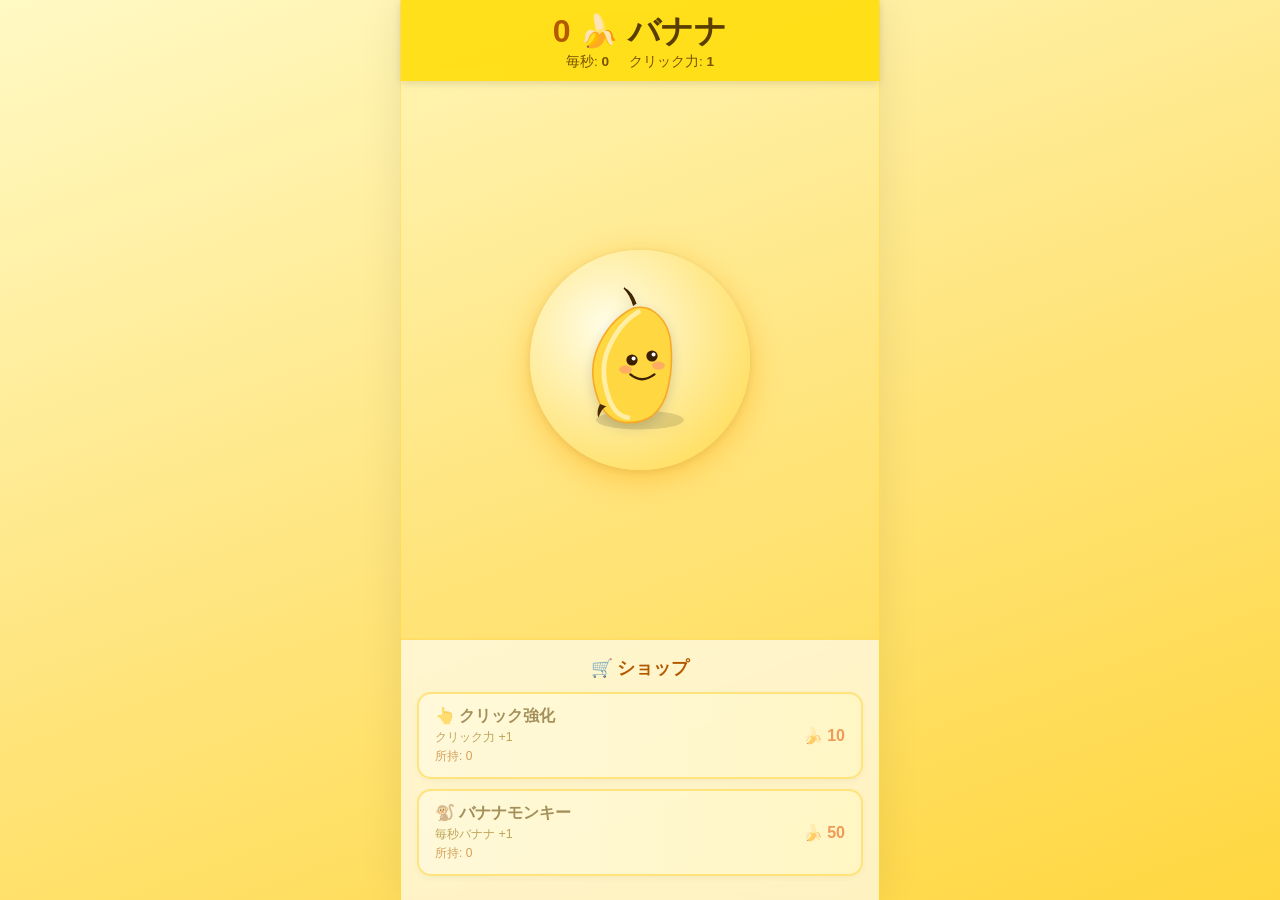
==== banana-clicker/index.html @ 9997a857 "feat: implement Banana Touch clicker game MVP Complete implementation of the Banana Touch clicker/id" ====
<!DOCTYPE html>
<html lang="ja">
<head>
  <meta charset="UTF-8" />
  <meta name="viewport" content="width=device-width, initial-scale=1.0" />
  <title>Banana Touch 🍌</title>
  <link rel="stylesheet" href="style.css" />
</head>
<body>
  <div id="app">

    <!-- ヘッダー：バナナ数 & BPS -->
    <header id="header">
      <div id="banana-count-wrap">
        <span id="banana-count">0</span>
        <span class="label"> 🍌 バナナ</span>
      </div>
      <div id="stats">
        <span>毎秒: <strong id="bps">0</strong></span>
        <span>クリック力: <strong id="click-power">1</strong></span>
      </div>
    </header>

    <!-- メインエリア：バナナ -->
    <main id="main-area">
      <div id="banana-wrap">
        <div id="banana" role="button" aria-label="バナナをタップ">
          <!-- banana.png があれば表示、なければ絵文字 -->
          <img
            id="banana-img"
            src="assets/banana.svg"
            alt="🍌"
            onerror="this.style.display='none'; document.getElementById('banana-emoji').style.display='block';"
          />
          <span id="banana-emoji" style="display:none;">🍌</span>
        </div>
        <!-- クリック時のエフェクトコンテナ -->
        <div id="effect-layer"></div>
      </div>
    </main>

    <!-- ショップ -->
    <section id="shop">
      <h2 class="shop-title">🛒 ショップ</h2>
      <div id="shop-items">
        <!-- JS で動的生成 -->
      </div>
    </section>

  </div>

  <!-- スクリプト（順番を厳守） -->
  <script src="game.js"></script>
  <script src="ui.js"></script>
  <script src="save.js"></script>
  <script src="main.js"></script>
</body>
</html>
---- banana-clicker/style.css ----
/* =====================================================
   Banana Touch - スタイルシート
   モバイル優先・明るい黄色ベースのデザイン
   ===================================================== */

/* --- リセット & ベース --- */
*, *::before, *::after {
  box-sizing: border-box;
  margin: 0;
  padding: 0;
}

html, body {
  height: 100%;
  font-family: 'Segoe UI', 'Helvetica Neue', Arial, sans-serif;
  background: linear-gradient(160deg, #fff9c4 0%, #ffe57f 50%, #ffd740 100%);
  color: #5a3e00;
  user-select: none;
  -webkit-tap-highlight-color: transparent;
}

/* --- レイアウト --- */
#app {
  display: flex;
  flex-direction: column;
  min-height: 100vh;
  max-width: 480px;
  margin: 0 auto;
}

/* --- ヘッダー --- */
#header {
  background: rgba(255, 220, 0, 0.85);
  backdrop-filter: blur(6px);
  padding: 14px 20px 10px;
  text-align: center;
  box-shadow: 0 2px 8px rgba(0, 0, 0, 0.12);
  position: sticky;
  top: 0;
  z-index: 100;
}

#banana-count-wrap {
  font-size: 2rem;
  font-weight: 800;
  line-height: 1.1;
}

#banana-count {
  color: #b35900;
}

#stats {
  display: flex;
  justify-content: center;
  gap: 20px;
  margin-top: 4px;
  font-size: 0.85rem;
  color: #7a5200;
}

/* --- メインエリア --- */
#main-area {
  flex: 1;
  display: flex;
  align-items: center;
  justify-content: center;
  padding: 30px 20px;
}

#banana-wrap {
  position: relative;
  display: flex;
  align-items: center;
  justify-content: center;
}

/* バナナボタン */
#banana {
  width: 200px;
  height: 200px;
  display: flex;
  align-items: center;
  justify-content: center;
  cursor: pointer;
  border-radius: 50%;
  background: radial-gradient(circle at 35% 35%, #fffde7, #ffd740);
  box-shadow:
    0 8px 32px rgba(255, 160, 0, 0.45),
    0 2px 8px rgba(0, 0, 0, 0.1);
  transition: transform 0.08s ease, box-shadow 0.08s ease;
  /* GPUアクセラレーション */
  will-change: transform;
}

#banana:active,
#banana.clicked {
  transform: scale(0.88);
  box-shadow:
    0 3px 12px rgba(255, 160, 0, 0.3),
    0 1px 4px rgba(0, 0, 0, 0.1);
}

#banana-img {
  width: 140px;
  height: 140px;
  object-fit: contain;
  pointer-events: none;
  filter: drop-shadow(0 4px 6px rgba(0,0,0,0.15));
}

#banana-emoji {
  font-size: 120px;
  line-height: 1;
  pointer-events: none;
  filter: drop-shadow(0 4px 6px rgba(0,0,0,0.15));
}

/* --- エフェクトレイヤー (+N 表示) --- */
#effect-layer {
  position: absolute;
  top: 0;
  left: 0;
  width: 100%;
  height: 100%;
  pointer-events: none;
  overflow: visible;
}

.pop-text {
  position: absolute;
  font-size: 1.4rem;
  font-weight: 800;
  color: #ff6f00;
  text-shadow: 0 1px 4px rgba(0,0,0,0.2);
  pointer-events: none;
  animation: popUp 0.9s ease-out forwards;
  white-space: nowrap;
}

@keyframes popUp {
  0%   { opacity: 1; transform: translateY(0) scale(1); }
  60%  { opacity: 1; transform: translateY(-60px) scale(1.15); }
  100% { opacity: 0; transform: translateY(-100px) scale(0.9); }
}

/* --- ショップ --- */
#shop {
  background: rgba(255, 255, 255, 0.65);
  backdrop-filter: blur(8px);
  border-top: 2px solid rgba(255, 200, 0, 0.5);
  padding: 16px 16px 24px;
}

.shop-title {
  font-size: 1.1rem;
  font-weight: 700;
  text-align: center;
  margin-bottom: 12px;
  color: #b35900;
}

#shop-items {
  display: flex;
  flex-direction: column;
  gap: 10px;
}

/* ショップカード */
.shop-item {
  display: flex;
  align-items: center;
  justify-content: space-between;
  background: linear-gradient(90deg, #fffde7, #fff9c4);
  border: 2px solid #ffd740;
  border-radius: 14px;
  padding: 12px 16px;
  cursor: pointer;
  transition: background 0.15s, transform 0.1s, box-shadow 0.1s;
  box-shadow: 0 2px 6px rgba(0,0,0,0.07);
  min-height: 64px;
}

.shop-item:active {
  transform: scale(0.97);
  box-shadow: 0 1px 3px rgba(0,0,0,0.07);
}

.shop-item.affordable {
  border-color: #ff9800;
  background: linear-gradient(90deg, #fff8e1, #ffecb3);
}

.shop-item.affordable:active {
  background: linear-gradient(90deg, #ffe082, #ffd54f);
}

.shop-item.disabled {
  opacity: 0.55;
  cursor: not-allowed;
}

.item-info {
  flex: 1;
}

.item-name {
  font-size: 1rem;
  font-weight: 700;
  color: #5a3e00;
}

.item-desc {
  font-size: 0.78rem;
  color: #8a6500;
  margin-top: 2px;
}

.item-count {
  font-size: 0.75rem;
  color: #b35900;
  margin-top: 2px;
}

.item-cost {
  font-size: 1rem;
  font-weight: 800;
  color: #e65100;
  margin-left: 12px;
  text-align: right;
  white-space: nowrap;
}

.item-cost::before {
  content: '🍌 ';
}

/* --- パルスアニメーション（バナナが光る） --- */
@keyframes pulse {
  0%   { box-shadow: 0 8px 32px rgba(255,160,0,0.45), 0 2px 8px rgba(0,0,0,0.1); }
  50%  { box-shadow: 0 8px 48px rgba(255,200,0,0.8), 0 2px 16px rgba(255,160,0,0.3); }
  100% { box-shadow: 0 8px 32px rgba(255,160,0,0.45), 0 2px 8px rgba(0,0,0,0.1); }
}

#banana.pulse {
  animation: pulse 1s ease-in-out infinite;
}

/* --- レスポンシブ（デスクトップ調整） --- */
@media (min-width: 480px) {
  #app {
    border-left: 1px solid rgba(255,200,0,0.3);
    border-right: 1px solid rgba(255,200,0,0.3);
    box-shadow: 0 0 40px rgba(0,0,0,0.08);
  }

  #banana {
    width: 220px;
    height: 220px;
  }

  #banana-img {
    width: 160px;
    height: 160px;
  }

  #banana-emoji {
    font-size: 140px;
  }
}
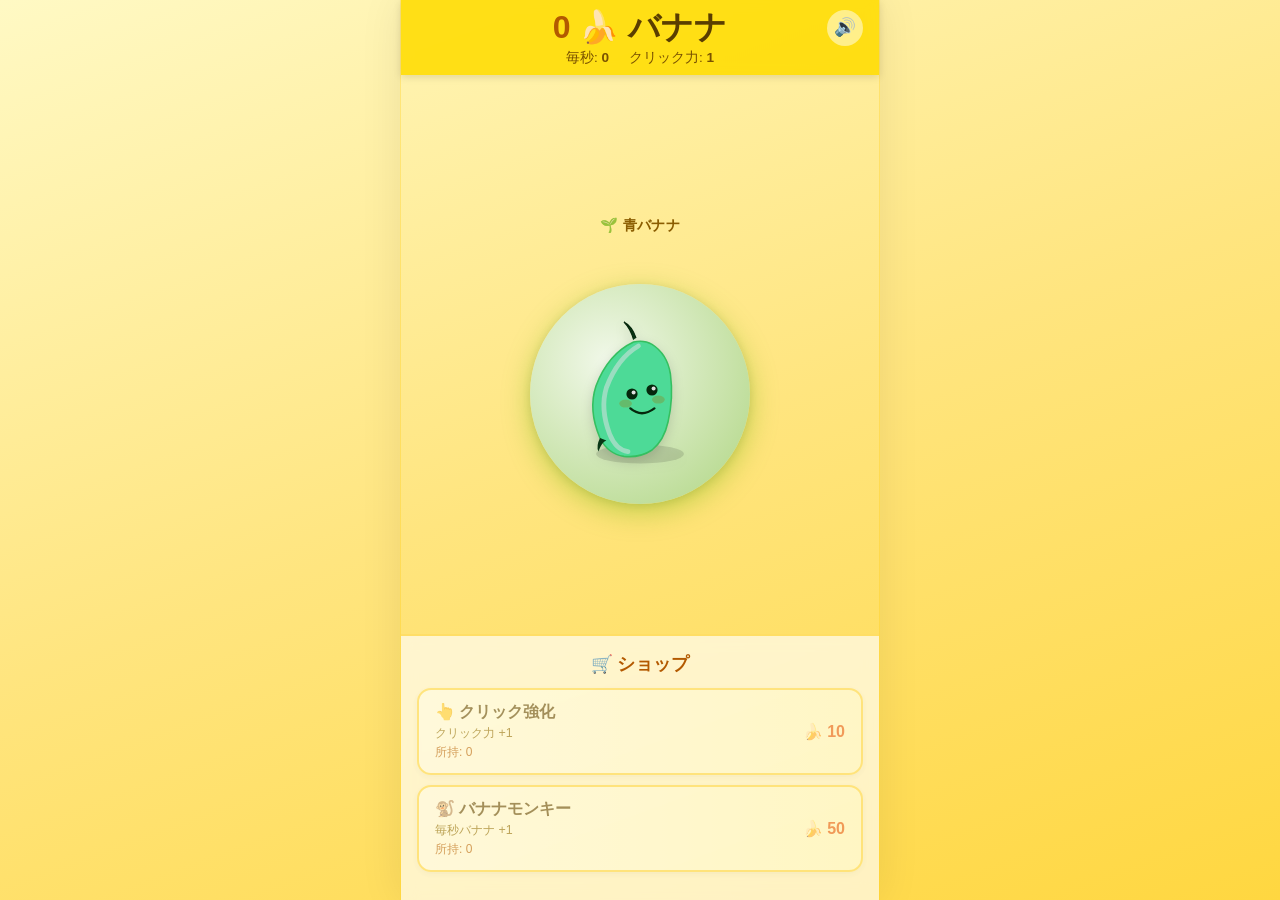
==== commit bc7b616c: "feat: add critical hits, combo system, sounds, and banana stages - Critical hit (5% chance, ×10): re" ====
--- a/banana-clicker/index.html
+++ b/banana-clicker/index.html
@@ -9,11 +9,14 @@
 <body>
   <div id="app">
 
-    <!-- ヘッダー：バナナ数 & BPS -->
+    <!-- ヘッダー -->
     <header id="header">
-      <div id="banana-count-wrap">
-        <span id="banana-count">0</span>
-        <span class="label"> 🍌 バナナ</span>
+      <div id="header-top">
+        <div id="banana-count-wrap">
+          <span id="banana-count">0</span>
+          <span class="label"> 🍌 バナナ</span>
+        </div>
+        <button id="mute-btn" aria-label="ミュート切替" title="サウンド ON/OFF">🔊</button>
       </div>
       <div id="stats">
         <span>毎秒: <strong id="bps">0</strong></span>
@@ -21,18 +24,25 @@
       </div>
     </header>
 
-    <!-- メインエリア：バナナ -->
+    <!-- メインエリア -->
     <main id="main-area">
+      <!-- バナナのステージ名 -->
+      <div id="stage-label">🌱 青バナナ</div>
+      <!-- コンボカウンター -->
+      <div id="combo-display"></div>
+
       <div id="banana-wrap">
         <div id="banana" role="button" aria-label="バナナをタップ">
-          <!-- banana.png があれば表示、なければ絵文字 -->
-          <img
-            id="banana-img"
-            src="assets/banana.svg"
-            alt="🍌"
-            onerror="this.style.display='none'; document.getElementById('banana-emoji').style.display='block';"
-          />
-          <span id="banana-emoji" style="display:none;">🍌</span>
+          <!-- #banana-body がスケール/シェイクを担当 -->
+          <div id="banana-body">
+            <img
+              id="banana-img"
+              src="assets/banana.svg"
+              alt="🍌"
+              onerror="this.style.display='none'; document.getElementById('banana-emoji').style.display='block';"
+            />
+            <span id="banana-emoji" style="display:none;">🍌</span>
+          </div>
         </div>
         <!-- クリック時のエフェクトコンテナ -->
         <div id="effect-layer"></div>
@@ -42,9 +52,7 @@
     <!-- ショップ -->
     <section id="shop">
       <h2 class="shop-title">🛒 ショップ</h2>
-      <div id="shop-items">
-        <!-- JS で動的生成 -->
-      </div>
+      <div id="shop-items"></div>
     </section>
 
   </div>
@@ -53,6 +61,7 @@
   <script src="game.js"></script>
   <script src="ui.js"></script>
   <script src="save.js"></script>
+  <script src="sound.js"></script>
   <script src="main.js"></script>
 </body>
 </html>
--- a/banana-clicker/style.css
+++ b/banana-clicker/style.css
@@ -1,6 +1,6 @@
 /* =====================================================
    Banana Touch - スタイルシート
-   モバイル優先・明るい黄色ベースのデザイン
+   モバイル優先・バナナ6ステージ・コンボ・クリティカル
    ===================================================== */
 
 /* --- リセット & ベース --- */
@@ -28,11 +28,13 @@
   margin: 0 auto;
 }
 
-/* --- ヘッダー --- */
+/* =====================================================
+   ヘッダー
+   ===================================================== */
 #header {
-  background: rgba(255, 220, 0, 0.85);
+  background: rgba(255, 220, 0, 0.88);
   backdrop-filter: blur(6px);
-  padding: 14px 20px 10px;
+  padding: 10px 16px 8px;
   text-align: center;
   box-shadow: 0 2px 8px rgba(0, 0, 0, 0.12);
   position: sticky;
@@ -40,15 +42,21 @@
   z-index: 100;
 }
 
+#header-top {
+  display: flex;
+  align-items: center;
+  justify-content: center;
+  gap: 10px;
+  position: relative;
+}
+
 #banana-count-wrap {
   font-size: 2rem;
   font-weight: 800;
   line-height: 1.1;
 }
 
-#banana-count {
-  color: #b35900;
-}
+#banana-count { color: #b35900; }
 
 #stats {
   display: flex;
@@ -59,15 +67,81 @@
   color: #7a5200;
 }
 
-/* --- メインエリア --- */
+/* ミュートボタン */
+#mute-btn {
+  position: absolute;
+  right: 0;
+  top: 50%;
+  transform: translateY(-50%);
+  background: rgba(255,255,255,0.5);
+  border: none;
+  border-radius: 50%;
+  width: 36px;
+  height: 36px;
+  font-size: 1.1rem;
+  cursor: pointer;
+  display: flex;
+  align-items: center;
+  justify-content: center;
+  transition: background 0.15s, transform 0.1s;
+  padding: 0;
+}
+#mute-btn:active { transform: translateY(-50%) scale(0.88); }
+
+/* =====================================================
+   メインエリア
+   ===================================================== */
 #main-area {
   flex: 1;
   display: flex;
-  align-items: center;
-  justify-content: center;
-  padding: 30px 20px;
-}
-
+  flex-direction: column;
+  align-items: center;
+  justify-content: center;
+  padding: 20px 20px 10px;
+  gap: 8px;
+}
+
+/* ステージラベル */
+#stage-label {
+  font-size: 0.9rem;
+  font-weight: 700;
+  color: #8a5c00;
+  letter-spacing: 0.03em;
+  min-height: 1.4em;
+  transition: all 0.3s ease;
+}
+
+/* =====================================================
+   コンボ表示
+   ===================================================== */
+#combo-display {
+  min-height: 2rem;
+  font-size: 1.2rem;
+  font-weight: 900;
+  text-align: center;
+  letter-spacing: 0.02em;
+  transition: color 0.2s;
+}
+
+/* コンボレベル色 */
+#combo-display.combo-lv1 { color: #f57c00; }
+#combo-display.combo-lv2 { color: #e53935; text-shadow: 0 0 8px rgba(229,57,53,0.4); }
+#combo-display.combo-lv3 {
+  color: #c62828;
+  text-shadow: 0 0 12px rgba(198,40,40,0.6), 0 0 24px rgba(255,100,0,0.3);
+}
+
+/* コンボパルスアニメ */
+@keyframes comboPulse {
+  0%   { transform: scale(1); }
+  40%  { transform: scale(1.25); }
+  100% { transform: scale(1); }
+}
+#combo-display.combo-pulse { animation: comboPulse 0.25s ease-out; }
+
+/* =====================================================
+   バナナ（共通）
+   ===================================================== */
 #banana-wrap {
   position: relative;
   display: flex;
@@ -75,7 +149,6 @@
   justify-content: center;
 }
 
-/* バナナボタン */
 #banana {
   width: 200px;
   height: 200px;
@@ -84,21 +157,25 @@
   justify-content: center;
   cursor: pointer;
   border-radius: 50%;
+  /* ステージ上書き用のデフォルト */
   background: radial-gradient(circle at 35% 35%, #fffde7, #ffd740);
-  box-shadow:
-    0 8px 32px rgba(255, 160, 0, 0.45),
-    0 2px 8px rgba(0, 0, 0, 0.1);
-  transition: transform 0.08s ease, box-shadow 0.08s ease;
-  /* GPUアクセラレーション */
-  will-change: transform;
-}
-
-#banana:active,
-#banana.clicked {
+  box-shadow: 0 8px 32px rgba(255, 160, 0, 0.45), 0 2px 8px rgba(0,0,0,0.1);
+  /* ステージ切り替え時のトランジション */
+  transition: background 0.6s ease, box-shadow 0.6s ease;
+}
+
+/* #banana-body がスケール/シェイクを管理 */
+#banana-body {
+  width: 100%;
+  height: 100%;
+  display: flex;
+  align-items: center;
+  justify-content: center;
+  transition: transform 0.08s ease;
+}
+
+#banana-body.clicked {
   transform: scale(0.88);
-  box-shadow:
-    0 3px 12px rgba(255, 160, 0, 0.3),
-    0 1px 4px rgba(0, 0, 0, 0.1);
 }
 
 #banana-img {
@@ -107,6 +184,7 @@
   object-fit: contain;
   pointer-events: none;
   filter: drop-shadow(0 4px 6px rgba(0,0,0,0.15));
+  transition: filter 0.6s ease;
 }
 
 #banana-emoji {
@@ -116,7 +194,141 @@
   filter: drop-shadow(0 4px 6px rgba(0,0,0,0.15));
 }
 
-/* --- エフェクトレイヤー (+N 表示) --- */
+/* =====================================================
+   クリティカルシェイク
+   ===================================================== */
+@keyframes criticalShake {
+  0%   { transform: scale(0.9) rotate(0deg); }
+  15%  { transform: scale(1.05) rotate(-8deg); }
+  30%  { transform: scale(0.88) rotate(8deg); }
+  45%  { transform: scale(1.0) rotate(-5deg); }
+  60%  { transform: scale(0.92) rotate(5deg); }
+  80%  { transform: scale(0.97) rotate(-2deg); }
+  100% { transform: scale(1) rotate(0deg); }
+}
+
+#banana-body.critical-shake {
+  animation: criticalShake 0.45s cubic-bezier(0.36,0.07,0.19,0.97);
+}
+
+/* =====================================================
+   バナナステージ
+
+   Stage 0: 青バナナ   (0+)
+   Stage 1: 普通バナナ (100+)
+   Stage 2: ゴールド   (1,000+)
+   Stage 3: 輝くバナナ (10,000+)
+   Stage 4: レインボー (100,000+)
+   Stage 5: コズミック (1,000,000+)
+   ===================================================== */
+
+/* --- Stage 0: 青バナナ --- */
+#banana.stage-0 {
+  background: radial-gradient(circle at 35% 35%, #f1f8e9, #aed581);
+  box-shadow: 0 8px 28px rgba(100, 180, 0, 0.4), 0 2px 8px rgba(0,0,0,0.1);
+}
+#banana.stage-0 #banana-img {
+  filter: hue-rotate(88deg) saturate(0.85) brightness(0.88)
+          drop-shadow(0 4px 6px rgba(0,0,0,0.15));
+}
+
+/* --- Stage 1: 普通バナナ（デフォルト通り） --- */
+#banana.stage-1 {
+  background: radial-gradient(circle at 35% 35%, #fffde7, #ffd740);
+  box-shadow: 0 8px 32px rgba(255, 160, 0, 0.45), 0 2px 8px rgba(0,0,0,0.1);
+}
+
+/* --- Stage 2: ゴールドバナナ --- */
+#banana.stage-2 {
+  background: radial-gradient(circle at 35% 35%, #fff9c4, #ffca28);
+  box-shadow: 0 8px 40px rgba(255, 200, 0, 0.7), 0 2px 8px rgba(0,0,0,0.1);
+}
+#banana.stage-2 #banana-img {
+  filter: sepia(0.35) saturate(2.2) brightness(1.2)
+          drop-shadow(0 4px 10px rgba(255,180,0,0.5));
+}
+
+/* --- Stage 3: 輝くバナナ --- */
+#banana.stage-3 {
+  background: radial-gradient(circle at 35% 35%, #fffde7, #ffca28);
+  animation: stageGlow 1.6s ease-in-out infinite;
+}
+#banana.stage-3 #banana-img {
+  filter: sepia(0.2) saturate(2.5) brightness(1.3)
+          drop-shadow(0 4px 12px rgba(255,200,0,0.7));
+}
+
+@keyframes stageGlow {
+  0%, 100% {
+    box-shadow: 0 8px 32px rgba(255,200,0,0.5), 0 0 16px rgba(255,220,0,0.2);
+  }
+  50% {
+    box-shadow: 0 8px 60px rgba(255,220,0,0.95), 0 0 40px rgba(255,230,0,0.5);
+  }
+}
+
+/* --- Stage 4: レインボーバナナ --- */
+#banana.stage-4 {
+  background: radial-gradient(circle at 35% 35%, #fffde7, #ffd740);
+  animation: rainbowGlow 2.5s linear infinite;
+}
+#banana.stage-4 #banana-img,
+#banana.stage-4 #banana-emoji {
+  animation: rainbowFilter 2.5s linear infinite;
+}
+
+@keyframes rainbowGlow {
+  0%   { box-shadow: 0 8px 50px rgba(255, 80,  80,  0.7); }
+  16%  { box-shadow: 0 8px 50px rgba(255, 160, 0,   0.7); }
+  33%  { box-shadow: 0 8px 50px rgba(200, 255, 0,   0.7); }
+  50%  { box-shadow: 0 8px 50px rgba(0,   220, 120, 0.7); }
+  66%  { box-shadow: 0 8px 50px rgba(0,   140, 255, 0.7); }
+  83%  { box-shadow: 0 8px 50px rgba(160, 0,   255, 0.7); }
+  100% { box-shadow: 0 8px 50px rgba(255, 80,  80,  0.7); }
+}
+
+@keyframes rainbowFilter {
+  from { filter: hue-rotate(0deg)   saturate(2) brightness(1.2)
+                 drop-shadow(0 4px 8px rgba(255,200,0,0.4)); }
+  to   { filter: hue-rotate(360deg) saturate(2) brightness(1.2)
+                 drop-shadow(0 4px 8px rgba(255,200,0,0.4)); }
+}
+
+/* --- Stage 5: コズミックバナナ --- */
+#banana.stage-5 {
+  background: radial-gradient(circle at 35% 35%, #fff8e1, #ffd740);
+  animation: cosmicGlow 1.2s ease-in-out infinite;
+}
+#banana.stage-5 #banana-img,
+#banana.stage-5 #banana-emoji {
+  animation: cosmicFilter 1.2s linear infinite;
+}
+
+@keyframes cosmicGlow {
+  0%, 100% {
+    box-shadow:
+      0 0 40px rgba(255,255,200,0.8),
+      0 0 80px rgba(255,200,0,0.5),
+      0 0 120px rgba(255,100,0,0.2);
+  }
+  50% {
+    box-shadow:
+      0 0 70px rgba(255,255,255,1),
+      0 0 120px rgba(255,220,0,0.8),
+      0 0 180px rgba(255,150,0,0.4);
+  }
+}
+
+@keyframes cosmicFilter {
+  from { filter: hue-rotate(0deg)   saturate(3) brightness(1.5)
+                 drop-shadow(0 0 16px rgba(255,255,100,0.9)); }
+  to   { filter: hue-rotate(360deg) saturate(3) brightness(1.5)
+                 drop-shadow(0 0 16px rgba(255,255,100,0.9)); }
+}
+
+/* =====================================================
+   エフェクトレイヤー（+N / CRITICAL! 表示）
+   ===================================================== */
 #effect-layer {
   position: absolute;
   top: 0;
@@ -127,6 +339,7 @@
   overflow: visible;
 }
 
+/* 通常ポップテキスト */
 .pop-text {
   position: absolute;
   font-size: 1.4rem;
@@ -138,18 +351,69 @@
   white-space: nowrap;
 }
 
+/* クリティカルポップテキスト */
+.pop-critical {
+  font-size: 1.8rem;
+  color: #c62828;
+  text-shadow:
+    0 0 8px rgba(255,80,0,0.8),
+    0 2px 4px rgba(0,0,0,0.3);
+  animation: popUpCritical 1.1s ease-out forwards;
+}
+
 @keyframes popUp {
-  0%   { opacity: 1; transform: translateY(0) scale(1); }
-  60%  { opacity: 1; transform: translateY(-60px) scale(1.15); }
-  100% { opacity: 0; transform: translateY(-100px) scale(0.9); }
-}
-
-/* --- ショップ --- */
+  0%   { opacity: 1; transform: translate(-50%,-50%) translateY(0)   scale(1);    }
+  60%  { opacity: 1; transform: translate(-50%,-50%) translateY(-60px) scale(1.15); }
+  100% { opacity: 0; transform: translate(-50%,-50%) translateY(-100px) scale(0.9); }
+}
+
+@keyframes popUpCritical {
+  0%   { opacity: 1; transform: translate(-50%,-50%) translateY(0)    scale(1.2); }
+  30%  { opacity: 1; transform: translate(-50%,-50%) translateY(-20px) scale(1.5); }
+  70%  { opacity: 1; transform: translate(-50%,-50%) translateY(-70px) scale(1.3); }
+  100% { opacity: 0; transform: translate(-50%,-50%) translateY(-120px) scale(1); }
+}
+
+/* =====================================================
+   ステージアップ通知
+   ===================================================== */
+.stage-up-notice {
+  position: fixed;
+  top: 50%;
+  left: 50%;
+  transform: translate(-50%, -50%);
+  background: linear-gradient(135deg, #ff8f00, #ffd740);
+  color: #fff;
+  padding: 20px 36px;
+  border-radius: 20px;
+  font-size: 1.3rem;
+  font-weight: 900;
+  text-align: center;
+  box-shadow: 0 8px 40px rgba(255,150,0,0.6), 0 0 0 4px rgba(255,255,255,0.4);
+  z-index: 9999;
+  pointer-events: none;
+  animation: stageUpIn 0.4s cubic-bezier(0.17, 0.89, 0.32, 1.28) forwards;
+  transition: opacity 0.6s ease;
+  line-height: 1.4;
+}
+.stage-up-notice span {
+  display: block;
+  font-size: 1.6rem;
+}
+
+@keyframes stageUpIn {
+  from { transform: translate(-50%, -50%) scale(0.5); opacity: 0; }
+  to   { transform: translate(-50%, -50%) scale(1);   opacity: 1; }
+}
+
+/* =====================================================
+   ショップ
+   ===================================================== */
 #shop {
   background: rgba(255, 255, 255, 0.65);
   backdrop-filter: blur(8px);
   border-top: 2px solid rgba(255, 200, 0, 0.5);
-  padding: 16px 16px 24px;
+  padding: 16px 16px 28px;
 }
 
 .shop-title {
@@ -166,7 +430,6 @@
   gap: 10px;
 }
 
-/* ショップカード */
 .shop-item {
   display: flex;
   align-items: center;
@@ -181,46 +444,24 @@
   min-height: 64px;
 }
 
-.shop-item:active {
-  transform: scale(0.97);
-  box-shadow: 0 1px 3px rgba(0,0,0,0.07);
-}
+.shop-item:active { transform: scale(0.97); }
 
 .shop-item.affordable {
   border-color: #ff9800;
   background: linear-gradient(90deg, #fff8e1, #ffecb3);
 }
-
 .shop-item.affordable:active {
   background: linear-gradient(90deg, #ffe082, #ffd54f);
 }
-
 .shop-item.disabled {
   opacity: 0.55;
   cursor: not-allowed;
 }
 
-.item-info {
-  flex: 1;
-}
-
-.item-name {
-  font-size: 1rem;
-  font-weight: 700;
-  color: #5a3e00;
-}
-
-.item-desc {
-  font-size: 0.78rem;
-  color: #8a6500;
-  margin-top: 2px;
-}
-
-.item-count {
-  font-size: 0.75rem;
-  color: #b35900;
-  margin-top: 2px;
-}
+.item-info { flex: 1; }
+.item-name  { font-size: 1rem;  font-weight: 700; color: #5a3e00; }
+.item-desc  { font-size: 0.78rem; color: #8a6500; margin-top: 2px; }
+.item-count { font-size: 0.75rem; color: #b35900; margin-top: 2px; }
 
 .item-cost {
   font-size: 1rem;
@@ -230,41 +471,18 @@
   text-align: right;
   white-space: nowrap;
 }
-
-.item-cost::before {
-  content: '🍌 ';
-}
-
-/* --- パルスアニメーション（バナナが光る） --- */
-@keyframes pulse {
-  0%   { box-shadow: 0 8px 32px rgba(255,160,0,0.45), 0 2px 8px rgba(0,0,0,0.1); }
-  50%  { box-shadow: 0 8px 48px rgba(255,200,0,0.8), 0 2px 16px rgba(255,160,0,0.3); }
-  100% { box-shadow: 0 8px 32px rgba(255,160,0,0.45), 0 2px 8px rgba(0,0,0,0.1); }
-}
-
-#banana.pulse {
-  animation: pulse 1s ease-in-out infinite;
-}
-
-/* --- レスポンシブ（デスクトップ調整） --- */
+.item-cost::before { content: '🍌 '; }
+
+/* =====================================================
+   レスポンシブ（デスクトップ）
+   ===================================================== */
 @media (min-width: 480px) {
   #app {
-    border-left: 1px solid rgba(255,200,0,0.3);
+    border-left:  1px solid rgba(255,200,0,0.3);
     border-right: 1px solid rgba(255,200,0,0.3);
     box-shadow: 0 0 40px rgba(0,0,0,0.08);
   }
-
-  #banana {
-    width: 220px;
-    height: 220px;
-  }
-
-  #banana-img {
-    width: 160px;
-    height: 160px;
-  }
-
-  #banana-emoji {
-    font-size: 140px;
-  }
-}
+  #banana { width: 220px; height: 220px; }
+  #banana-img { width: 160px; height: 160px; }
+  #banana-emoji { font-size: 140px; }
+}
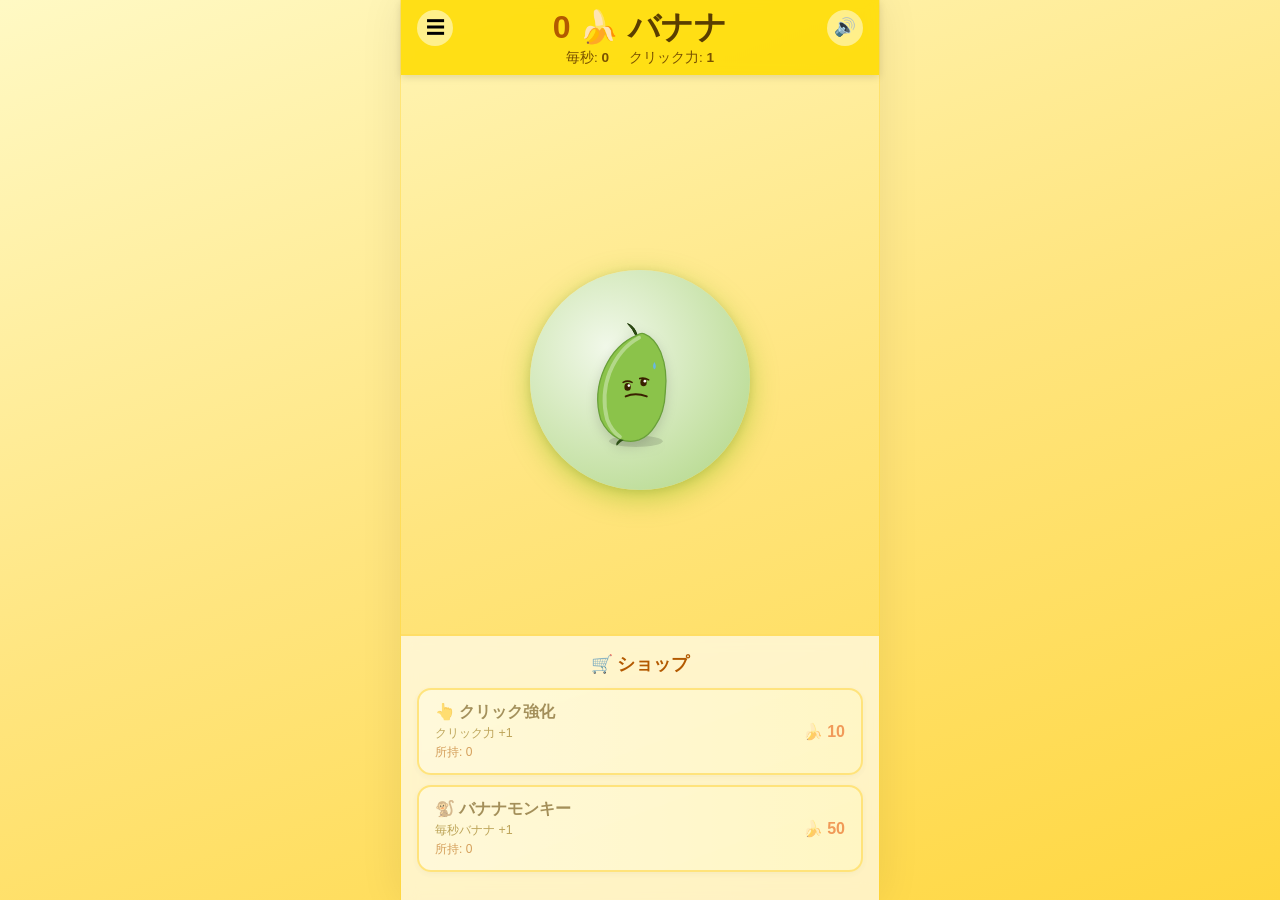
==== commit 352fa2bd: "feat: ☰メニューボタン追加→ドロワーから「最初からはじめる」選択でリセット - 直接リセットボタンの代わりに左上☰メニューボタンを設置 - タップするとボトムドロワー（下からスライド）でメニュー" ====
--- a/banana-clicker/index.html
+++ b/banana-clicker/index.html
@@ -17,6 +17,7 @@
           <span class="label"> 🍌 バナナ</span>
         </div>
         <button id="mute-btn" aria-label="ミュート切替" title="サウンド ON/OFF">🔊</button>
+        <button id="menu-btn" aria-label="メニュー" title="メニュー">☰</button>
       </div>
       <div id="stats">
         <span>毎秒: <strong id="bps">0</strong></span>
@@ -57,6 +58,24 @@
 
   </div>
 
+  <!-- メニュードロワー -->
+  <div id="menu-overlay" class="hidden"></div>
+  <div id="menu-drawer" class="hidden">
+    <div class="menu-header">⚙️ メニュー</div>
+    <button class="menu-item" id="menu-reset-btn">🗑️ 最初からはじめる</button>
+  </div>
+
+  <!-- リセット確認モーダル -->
+  <div id="reset-modal" class="hidden">
+    <div id="reset-modal-box">
+      <p>🍌 本当に最初から<br>はじめますか？<br><small style="font-weight:400;color:#999">この操作は取り消せません</small></p>
+      <div class="modal-btns">
+        <button id="reset-cancel-btn">やめる</button>
+        <button id="reset-confirm-btn">リセット</button>
+      </div>
+    </div>
+  </div>
+
   <!-- スクリプト（順番を厳守） -->
   <script src="game.js"></script>
   <script src="ui.js"></script>
--- a/banana-clicker/style.css
+++ b/banana-clicker/style.css
@@ -88,6 +88,148 @@
 }
 #mute-btn:active { transform: translateY(-50%) scale(0.88); }
 
+/* メニューボタン */
+#menu-btn {
+  position: absolute;
+  left: 0;
+  top: 50%;
+  transform: translateY(-50%);
+  background: rgba(255,255,255,0.5);
+  border: none;
+  border-radius: 50%;
+  width: 36px;
+  height: 36px;
+  font-size: 1.2rem;
+  cursor: pointer;
+  display: flex;
+  align-items: center;
+  justify-content: center;
+  transition: background 0.15s, transform 0.1s;
+  padding: 0;
+}
+#menu-btn:active { transform: translateY(-50%) scale(0.88); }
+
+/* メニューオーバーレイ */
+#menu-overlay {
+  position: fixed;
+  inset: 0;
+  background: rgba(0,0,0,0.35);
+  z-index: 9000;
+}
+#menu-overlay.hidden { display: none; }
+
+/* メニュードロワー（下からスライド） */
+#menu-drawer {
+  position: fixed;
+  bottom: 0;
+  left: 50%;
+  transform: translateX(-50%);
+  width: 100%;
+  max-width: 480px;
+  background: #fff;
+  border-radius: 20px 20px 0 0;
+  padding: 8px 0 32px;
+  z-index: 9100;
+  box-shadow: 0 -4px 24px rgba(0,0,0,0.18);
+  animation: drawerUp 0.25s ease-out;
+}
+#menu-drawer.hidden { display: none; }
+
+@keyframes drawerUp {
+  from { transform: translateX(-50%) translateY(100%); }
+  to   { transform: translateX(-50%) translateY(0); }
+}
+
+/* ドロワーのハンドルバー */
+#menu-drawer::before {
+  content: '';
+  display: block;
+  width: 40px;
+  height: 4px;
+  background: #ddd;
+  border-radius: 2px;
+  margin: 8px auto 16px;
+}
+
+.menu-header {
+  font-size: 1rem;
+  font-weight: 700;
+  color: #8a5c00;
+  text-align: center;
+  padding-bottom: 12px;
+  border-bottom: 1px solid #f0e0b0;
+  margin: 0 16px 8px;
+}
+
+.menu-item {
+  display: flex;
+  align-items: center;
+  gap: 12px;
+  width: 100%;
+  padding: 16px 24px;
+  background: none;
+  border: none;
+  font-size: 1rem;
+  font-weight: 600;
+  color: #e53935;
+  cursor: pointer;
+  text-align: left;
+  transition: background 0.1s;
+}
+.menu-item:active { background: #fff0f0; }
+
+/* リセット確認モーダル */
+#reset-modal {
+  position: fixed;
+  inset: 0;
+  background: rgba(0,0,0,0.5);
+  display: flex;
+  align-items: center;
+  justify-content: center;
+  z-index: 10000;
+}
+#reset-modal.hidden { display: none; }
+#reset-modal-box {
+  background: #fff;
+  border-radius: 20px;
+  padding: 28px 24px;
+  text-align: center;
+  max-width: 280px;
+  width: 88%;
+  box-shadow: 0 8px 32px rgba(0,0,0,0.25);
+}
+#reset-modal-box p {
+  font-size: 1rem;
+  font-weight: 700;
+  color: #5a3e00;
+  margin-bottom: 20px;
+  line-height: 1.5;
+}
+.modal-btns {
+  display: flex;
+  gap: 12px;
+  justify-content: center;
+}
+.modal-btns button {
+  flex: 1;
+  padding: 12px 0;
+  border: none;
+  border-radius: 12px;
+  font-size: 1rem;
+  font-weight: 700;
+  cursor: pointer;
+  transition: opacity 0.15s, transform 0.1s;
+}
+.modal-btns button:active { transform: scale(0.95); }
+#reset-confirm-btn {
+  background: #e53935;
+  color: #fff;
+}
+#reset-cancel-btn {
+  background: #ffe082;
+  color: #5a3e00;
+}
+
 /* =====================================================
    メインエリア
    ===================================================== */
@@ -101,14 +243,9 @@
   gap: 8px;
 }
 
-/* ステージラベル */
+/* ステージラベル - 非表示（絵柄で表現） */
 #stage-label {
-  font-size: 0.9rem;
-  font-weight: 700;
-  color: #8a5c00;
-  letter-spacing: 0.03em;
-  min-height: 1.4em;
-  transition: all 0.3s ease;
+  display: none;
 }
 
 /* =====================================================
@@ -179,12 +316,13 @@
 }
 
 #banana-img {
-  width: 140px;
-  height: 140px;
+  width: 168px;
+  height: 168px;
   object-fit: contain;
   pointer-events: none;
+  display: block;
   filter: drop-shadow(0 4px 6px rgba(0,0,0,0.15));
-  transition: filter 0.6s ease;
+  transition: filter 0.6s ease, opacity 0.5s ease, transform 0.5s ease;
 }
 
 #banana-emoji {
@@ -228,8 +366,7 @@
   box-shadow: 0 8px 28px rgba(100, 180, 0, 0.4), 0 2px 8px rgba(0,0,0,0.1);
 }
 #banana.stage-0 #banana-img {
-  filter: hue-rotate(88deg) saturate(0.85) brightness(0.88)
-          drop-shadow(0 4px 6px rgba(0,0,0,0.15));
+  filter: drop-shadow(0 4px 6px rgba(0,0,0,0.15));
 }
 
 /* --- Stage 1: 普通バナナ（デフォルト通り） --- */
@@ -244,8 +381,7 @@
   box-shadow: 0 8px 40px rgba(255, 200, 0, 0.7), 0 2px 8px rgba(0,0,0,0.1);
 }
 #banana.stage-2 #banana-img {
-  filter: sepia(0.35) saturate(2.2) brightness(1.2)
-          drop-shadow(0 4px 10px rgba(255,180,0,0.5));
+  filter: drop-shadow(0 4px 10px rgba(255,180,0,0.5));
 }
 
 /* --- Stage 3: 輝くバナナ --- */
@@ -254,8 +390,7 @@
   animation: stageGlow 1.6s ease-in-out infinite;
 }
 #banana.stage-3 #banana-img {
-  filter: sepia(0.2) saturate(2.5) brightness(1.3)
-          drop-shadow(0 4px 12px rgba(255,200,0,0.7));
+  filter: drop-shadow(0 4px 14px rgba(255,230,0,0.9));
 }
 
 @keyframes stageGlow {
@@ -272,7 +407,9 @@
   background: radial-gradient(circle at 35% 35%, #fffde7, #ffd740);
   animation: rainbowGlow 2.5s linear infinite;
 }
-#banana.stage-4 #banana-img,
+#banana.stage-4 #banana-img {
+  filter: drop-shadow(0 4px 8px rgba(255,100,200,0.5));
+}
 #banana.stage-4 #banana-emoji {
   animation: rainbowFilter 2.5s linear infinite;
 }
@@ -296,10 +433,12 @@
 
 /* --- Stage 5: コズミックバナナ --- */
 #banana.stage-5 {
-  background: radial-gradient(circle at 35% 35%, #fff8e1, #ffd740);
+  background: radial-gradient(circle at 35% 35%, #4527A0, #1A0A3E);
   animation: cosmicGlow 1.2s ease-in-out infinite;
 }
-#banana.stage-5 #banana-img,
+#banana.stage-5 #banana-img {
+  filter: drop-shadow(0 0 16px rgba(200,150,255,0.9));
+}
 #banana.stage-5 #banana-emoji {
   animation: cosmicFilter 1.2s linear infinite;
 }
@@ -474,6 +613,42 @@
 .item-cost::before { content: '🍌 '; }
 
 /* =====================================================
+   クリティカルフラッシュ
+   ===================================================== */
+.critical-flash {
+  position: fixed;
+  inset: 0;
+  background: radial-gradient(circle at center, rgba(255,80,0,0.55), rgba(255,200,0,0.2));
+  pointer-events: none;
+  z-index: 8000;
+  animation: critFlash 0.45s ease-out forwards;
+}
+
+@keyframes critFlash {
+  0%   { opacity: 1; }
+  40%  { opacity: 0.7; }
+  100% { opacity: 0; }
+}
+
+/* =====================================================
+   コンボ炎パーティクル
+   ===================================================== */
+.combo-fire {
+  position: fixed;
+  font-size: 1.4rem;
+  pointer-events: none;
+  z-index: 7000;
+  animation: comboFireFly 0.7s ease-out forwards;
+  transform-origin: center;
+}
+
+@keyframes comboFireFly {
+  0%   { opacity: 1;   transform: translateY(0)    scale(1.2) rotate(0deg); }
+  60%  { opacity: 0.8; transform: translateY(-55px) scale(1) rotate(20deg); }
+  100% { opacity: 0;   transform: translateY(-90px) scale(0.6) rotate(-10deg); }
+}
+
+/* =====================================================
    レスポンシブ（デスクトップ）
    ===================================================== */
 @media (min-width: 480px) {
@@ -483,6 +658,6 @@
     box-shadow: 0 0 40px rgba(0,0,0,0.08);
   }
   #banana { width: 220px; height: 220px; }
-  #banana-img { width: 160px; height: 160px; }
+  #banana-img { width: 188px; height: 188px; }
   #banana-emoji { font-size: 140px; }
 }
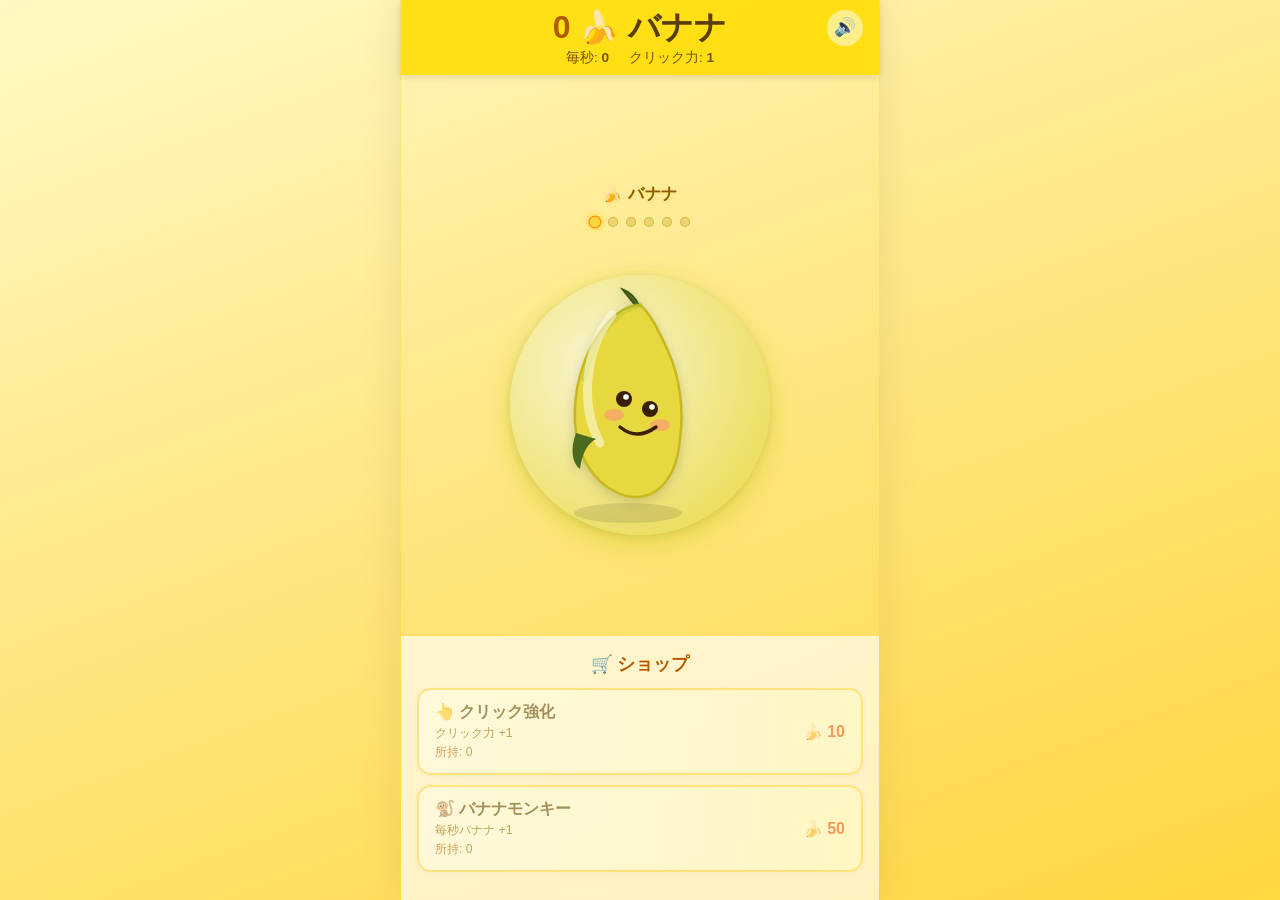
==== commit e2d82a20: "feat: バナナ6段階グラフィック・演出を大幅改善 - banana-stage1〜6.svg: 6段階バナナSVGを新規作成   - Stage1: 少し緑が残るほぼ黄色バナナ（かわいい顔付き） " ====
--- a/banana-clicker/index.html
+++ b/banana-clicker/index.html
@@ -17,7 +17,6 @@
           <span class="label"> 🍌 バナナ</span>
         </div>
         <button id="mute-btn" aria-label="ミュート切替" title="サウンド ON/OFF">🔊</button>
-        <button id="menu-btn" aria-label="メニュー" title="メニュー">☰</button>
       </div>
       <div id="stats">
         <span>毎秒: <strong id="bps">0</strong></span>
@@ -28,7 +27,16 @@
     <!-- メインエリア -->
     <main id="main-area">
       <!-- バナナのステージ名 -->
-      <div id="stage-label">🌱 青バナナ</div>
+      <div id="stage-label">🍌 バナナ</div>
+      <!-- ステージインジケーター -->
+      <div id="stage-indicator">
+        <div class="stage-dot active" data-stage="0"></div>
+        <div class="stage-dot" data-stage="1"></div>
+        <div class="stage-dot" data-stage="2"></div>
+        <div class="stage-dot" data-stage="3"></div>
+        <div class="stage-dot" data-stage="4"></div>
+        <div class="stage-dot" data-stage="5"></div>
+      </div>
       <!-- コンボカウンター -->
       <div id="combo-display"></div>
 
@@ -38,7 +46,7 @@
           <div id="banana-body">
             <img
               id="banana-img"
-              src="assets/banana.svg"
+              src="assets/banana-stage1.svg"
               alt="🍌"
               onerror="this.style.display='none'; document.getElementById('banana-emoji').style.display='block';"
             />
@@ -58,24 +66,6 @@
 
   </div>
 
-  <!-- メニュードロワー -->
-  <div id="menu-overlay" class="hidden"></div>
-  <div id="menu-drawer" class="hidden">
-    <div class="menu-header">⚙️ メニュー</div>
-    <button class="menu-item" id="menu-reset-btn">🗑️ 最初からはじめる</button>
-  </div>
-
-  <!-- リセット確認モーダル -->
-  <div id="reset-modal" class="hidden">
-    <div id="reset-modal-box">
-      <p>🍌 本当に最初から<br>はじめますか？<br><small style="font-weight:400;color:#999">この操作は取り消せません</small></p>
-      <div class="modal-btns">
-        <button id="reset-cancel-btn">やめる</button>
-        <button id="reset-confirm-btn">リセット</button>
-      </div>
-    </div>
-  </div>
-
   <!-- スクリプト（順番を厳守） -->
   <script src="game.js"></script>
   <script src="ui.js"></script>
--- a/banana-clicker/style.css
+++ b/banana-clicker/style.css
@@ -88,148 +88,6 @@
 }
 #mute-btn:active { transform: translateY(-50%) scale(0.88); }
 
-/* メニューボタン */
-#menu-btn {
-  position: absolute;
-  left: 0;
-  top: 50%;
-  transform: translateY(-50%);
-  background: rgba(255,255,255,0.5);
-  border: none;
-  border-radius: 50%;
-  width: 36px;
-  height: 36px;
-  font-size: 1.2rem;
-  cursor: pointer;
-  display: flex;
-  align-items: center;
-  justify-content: center;
-  transition: background 0.15s, transform 0.1s;
-  padding: 0;
-}
-#menu-btn:active { transform: translateY(-50%) scale(0.88); }
-
-/* メニューオーバーレイ */
-#menu-overlay {
-  position: fixed;
-  inset: 0;
-  background: rgba(0,0,0,0.35);
-  z-index: 9000;
-}
-#menu-overlay.hidden { display: none; }
-
-/* メニュードロワー（下からスライド） */
-#menu-drawer {
-  position: fixed;
-  bottom: 0;
-  left: 50%;
-  transform: translateX(-50%);
-  width: 100%;
-  max-width: 480px;
-  background: #fff;
-  border-radius: 20px 20px 0 0;
-  padding: 8px 0 32px;
-  z-index: 9100;
-  box-shadow: 0 -4px 24px rgba(0,0,0,0.18);
-  animation: drawerUp 0.25s ease-out;
-}
-#menu-drawer.hidden { display: none; }
-
-@keyframes drawerUp {
-  from { transform: translateX(-50%) translateY(100%); }
-  to   { transform: translateX(-50%) translateY(0); }
-}
-
-/* ドロワーのハンドルバー */
-#menu-drawer::before {
-  content: '';
-  display: block;
-  width: 40px;
-  height: 4px;
-  background: #ddd;
-  border-radius: 2px;
-  margin: 8px auto 16px;
-}
-
-.menu-header {
-  font-size: 1rem;
-  font-weight: 700;
-  color: #8a5c00;
-  text-align: center;
-  padding-bottom: 12px;
-  border-bottom: 1px solid #f0e0b0;
-  margin: 0 16px 8px;
-}
-
-.menu-item {
-  display: flex;
-  align-items: center;
-  gap: 12px;
-  width: 100%;
-  padding: 16px 24px;
-  background: none;
-  border: none;
-  font-size: 1rem;
-  font-weight: 600;
-  color: #e53935;
-  cursor: pointer;
-  text-align: left;
-  transition: background 0.1s;
-}
-.menu-item:active { background: #fff0f0; }
-
-/* リセット確認モーダル */
-#reset-modal {
-  position: fixed;
-  inset: 0;
-  background: rgba(0,0,0,0.5);
-  display: flex;
-  align-items: center;
-  justify-content: center;
-  z-index: 10000;
-}
-#reset-modal.hidden { display: none; }
-#reset-modal-box {
-  background: #fff;
-  border-radius: 20px;
-  padding: 28px 24px;
-  text-align: center;
-  max-width: 280px;
-  width: 88%;
-  box-shadow: 0 8px 32px rgba(0,0,0,0.25);
-}
-#reset-modal-box p {
-  font-size: 1rem;
-  font-weight: 700;
-  color: #5a3e00;
-  margin-bottom: 20px;
-  line-height: 1.5;
-}
-.modal-btns {
-  display: flex;
-  gap: 12px;
-  justify-content: center;
-}
-.modal-btns button {
-  flex: 1;
-  padding: 12px 0;
-  border: none;
-  border-radius: 12px;
-  font-size: 1rem;
-  font-weight: 700;
-  cursor: pointer;
-  transition: opacity 0.15s, transform 0.1s;
-}
-.modal-btns button:active { transform: scale(0.95); }
-#reset-confirm-btn {
-  background: #e53935;
-  color: #fff;
-}
-#reset-cancel-btn {
-  background: #ffe082;
-  color: #5a3e00;
-}
-
 /* =====================================================
    メインエリア
    ===================================================== */
@@ -243,9 +101,25 @@
   gap: 8px;
 }
 
-/* ステージラベル - 非表示（絵柄で表現） */
+/* ステージラベル */
 #stage-label {
-  display: none;
+  font-size: 1rem;
+  font-weight: 800;
+  color: #8a5c00;
+  letter-spacing: 0.04em;
+  min-height: 1.4em;
+  transition: all 0.3s ease;
+  text-shadow: 0 1px 3px rgba(255,200,0,0.3);
+}
+
+/* ステージラベル更新アニメ */
+@keyframes stageLabelPop {
+  0%   { transform: scale(1); }
+  40%  { transform: scale(1.3); color: #ff8f00; }
+  100% { transform: scale(1); }
+}
+#stage-label.stage-label-updated {
+  animation: stageLabelPop 0.5s ease-out;
 }
 
 /* =====================================================
@@ -268,6 +142,54 @@
   text-shadow: 0 0 12px rgba(198,40,40,0.6), 0 0 24px rgba(255,100,0,0.3);
 }
 
+/* =====================================================
+   ステージインジケーター
+   ===================================================== */
+#stage-indicator {
+  display: flex;
+  gap: 8px;
+  align-items: center;
+  justify-content: center;
+  margin-top: 2px;
+}
+
+.stage-dot {
+  width: 10px;
+  height: 10px;
+  border-radius: 50%;
+  background: rgba(180, 140, 0, 0.25);
+  border: 1.5px solid rgba(180, 140, 0, 0.4);
+  transition: all 0.4s ease;
+}
+
+.stage-dot.active {
+  background: #FFD740;
+  border-color: #FF8F00;
+  box-shadow: 0 0 6px rgba(255,200,0,0.7);
+  transform: scale(1.3);
+}
+
+.stage-dot.completed {
+  background: #FFA000;
+  border-color: #FF6F00;
+}
+
+/* ステージ4・5のドットは特別に輝く */
+.stage-dot[data-stage="4"].active {
+  background: #FFD740;
+  box-shadow: 0 0 10px rgba(255,200,0,0.9), 0 0 20px rgba(255,160,0,0.5);
+}
+.stage-dot[data-stage="5"].active {
+  background: linear-gradient(135deg, #FFD740, #FF8F00);
+  box-shadow: 0 0 14px rgba(255,200,0,1.0), 0 0 28px rgba(255,160,0,0.7);
+  animation: legendDotPulse 1s ease-in-out infinite;
+}
+
+@keyframes legendDotPulse {
+  0%, 100% { box-shadow: 0 0 10px rgba(255,200,0,0.9), 0 0 20px rgba(255,160,0,0.5); }
+  50%       { box-shadow: 0 0 18px rgba(255,220,0,1.0), 0 0 36px rgba(255,180,0,0.8); }
+}
+
 /* コンボパルスアニメ */
 @keyframes comboPulse {
   0%   { transform: scale(1); }
@@ -287,8 +209,8 @@
 }
 
 #banana {
-  width: 200px;
-  height: 200px;
+  width: 240px;
+  height: 240px;
   display: flex;
   align-items: center;
   justify-content: center;
@@ -311,18 +233,45 @@
   transition: transform 0.08s ease;
 }
 
+/* タップ時のバウンドアニメーション */
+@keyframes clickBounce {
+  0%   { transform: scale(1); }
+  30%  { transform: scale(0.85); }
+  60%  { transform: scale(1.08); }
+  80%  { transform: scale(0.97); }
+  100% { transform: scale(1); }
+}
+
 #banana-body.clicked {
-  transform: scale(0.88);
+  animation: clickBounce 0.22s cubic-bezier(0.36, 0.07, 0.19, 0.97);
 }
 
 #banana-img {
-  width: 168px;
-  height: 168px;
+  width: 220px;
+  height: 220px;
   object-fit: contain;
   pointer-events: none;
-  display: block;
-  filter: drop-shadow(0 4px 6px rgba(0,0,0,0.15));
-  transition: filter 0.6s ease, opacity 0.5s ease, transform 0.5s ease;
+  filter: drop-shadow(0 4px 8px rgba(0,0,0,0.15));
+  transition: filter 0.6s ease, opacity 0.3s ease, transform 0.3s ease;
+}
+
+/* 進化アニメーション */
+@keyframes evolveOut {
+  0%   { opacity: 1; transform: scale(1) rotate(0deg); }
+  100% { opacity: 0; transform: scale(0.5) rotate(-15deg); }
+}
+@keyframes evolveIn {
+  0%   { opacity: 0; transform: scale(0.5) rotate(15deg); }
+  60%  { opacity: 1; transform: scale(1.15) rotate(-3deg); }
+  80%  { transform: scale(0.95) rotate(2deg); }
+  100% { opacity: 1; transform: scale(1) rotate(0deg); }
+}
+
+#banana-img.evolving {
+  animation: evolveOut 0.3s ease-in forwards;
+}
+#banana-img.evolved {
+  animation: evolveIn 0.6s cubic-bezier(0.17, 0.89, 0.32, 1.28) forwards;
 }
 
 #banana-emoji {
@@ -337,11 +286,11 @@
    ===================================================== */
 @keyframes criticalShake {
   0%   { transform: scale(0.9) rotate(0deg); }
-  15%  { transform: scale(1.05) rotate(-8deg); }
-  30%  { transform: scale(0.88) rotate(8deg); }
-  45%  { transform: scale(1.0) rotate(-5deg); }
-  60%  { transform: scale(0.92) rotate(5deg); }
-  80%  { transform: scale(0.97) rotate(-2deg); }
+  15%  { transform: scale(1.08) rotate(-10deg); }
+  30%  { transform: scale(0.88) rotate(10deg); }
+  45%  { transform: scale(1.05) rotate(-6deg); }
+  60%  { transform: scale(0.93) rotate(6deg); }
+  80%  { transform: scale(1.02) rotate(-2deg); }
   100% { transform: scale(1) rotate(0deg); }
 }
 
@@ -352,117 +301,124 @@
 /* =====================================================
    バナナステージ
 
-   Stage 0: 青バナナ   (0+)
-   Stage 1: 普通バナナ (100+)
-   Stage 2: ゴールド   (1,000+)
-   Stage 3: 輝くバナナ (10,000+)
-   Stage 4: レインボー (100,000+)
-   Stage 5: コズミック (1,000,000+)
-   ===================================================== */
-
-/* --- Stage 0: 青バナナ --- */
+   Stage 0 (stage-0): ほぼ黄色・少し緑残り (0+)
+   Stage 1 (stage-1): きれいな黄色バナナ   (100+)
+   Stage 2 (stage-2): つやのある黄色バナナ  (1,000+)
+   Stage 3 (stage-3): 黄金に近づくバナナ   (10,000+)
+   Stage 4 (stage-4): 黄金バナナ           (100,000+)
+   Stage 5 (stage-5): レジェンドバナナ      (1,000,000+)
+   ===================================================== */
+
+/* --- Stage 0: ほぼ黄色・少しだけ緑が残るバナナ --- */
 #banana.stage-0 {
-  background: radial-gradient(circle at 35% 35%, #f1f8e9, #aed581);
-  box-shadow: 0 8px 28px rgba(100, 180, 0, 0.4), 0 2px 8px rgba(0,0,0,0.1);
+  background: radial-gradient(circle at 35% 35%, #f9f5d0, #e8d840);
+  box-shadow: 0 8px 28px rgba(180, 200, 0, 0.4), 0 2px 8px rgba(0,0,0,0.1);
 }
 #banana.stage-0 #banana-img {
   filter: drop-shadow(0 4px 6px rgba(0,0,0,0.15));
 }
 
-/* --- Stage 1: 普通バナナ（デフォルト通り） --- */
+/* --- Stage 1: きれいな黄色バナナ --- */
 #banana.stage-1 {
   background: radial-gradient(circle at 35% 35%, #fffde7, #ffd740);
   box-shadow: 0 8px 32px rgba(255, 160, 0, 0.45), 0 2px 8px rgba(0,0,0,0.1);
 }
-
-/* --- Stage 2: ゴールドバナナ --- */
+#banana.stage-1 #banana-img {
+  filter: drop-shadow(0 4px 8px rgba(255,160,0,0.25));
+}
+
+/* --- Stage 2: つやのある黄色バナナ --- */
 #banana.stage-2 {
   background: radial-gradient(circle at 35% 35%, #fff9c4, #ffca28);
-  box-shadow: 0 8px 40px rgba(255, 200, 0, 0.7), 0 2px 8px rgba(0,0,0,0.1);
+  box-shadow: 0 8px 40px rgba(255, 200, 0, 0.65), 0 2px 8px rgba(0,0,0,0.1);
 }
 #banana.stage-2 #banana-img {
-  filter: drop-shadow(0 4px 10px rgba(255,180,0,0.5));
-}
-
-/* --- Stage 3: 輝くバナナ --- */
+  filter: drop-shadow(0 4px 10px rgba(255,180,0,0.45));
+}
+
+/* --- Stage 3: 黄金に近づくバナナ --- */
 #banana.stage-3 {
-  background: radial-gradient(circle at 35% 35%, #fffde7, #ffca28);
-  animation: stageGlow 1.6s ease-in-out infinite;
+  background: radial-gradient(circle at 35% 35%, #fffde7, #ffa000);
+  animation: stage3Glow 1.8s ease-in-out infinite;
 }
 #banana.stage-3 #banana-img {
-  filter: drop-shadow(0 4px 14px rgba(255,230,0,0.9));
-}
-
-@keyframes stageGlow {
+  filter: drop-shadow(0 4px 12px rgba(255,160,0,0.60));
+}
+
+@keyframes stage3Glow {
   0%, 100% {
-    box-shadow: 0 8px 32px rgba(255,200,0,0.5), 0 0 16px rgba(255,220,0,0.2);
+    box-shadow: 0 8px 32px rgba(255,160,0,0.5), 0 0 20px rgba(255,200,0,0.25);
   }
   50% {
-    box-shadow: 0 8px 60px rgba(255,220,0,0.95), 0 0 40px rgba(255,230,0,0.5);
-  }
-}
-
-/* --- Stage 4: レインボーバナナ --- */
+    box-shadow: 0 8px 60px rgba(255,180,0,0.90), 0 0 40px rgba(255,220,0,0.45);
+  }
+}
+
+/* --- Stage 4: 黄金バナナ --- */
 #banana.stage-4 {
-  background: radial-gradient(circle at 35% 35%, #fffde7, #ffd740);
-  animation: rainbowGlow 2.5s linear infinite;
+  background: radial-gradient(circle at 33% 28%, #fffde7, #ffd740, #ff8f00);
+  animation: stage4GoldGlow 1.4s ease-in-out infinite;
 }
 #banana.stage-4 #banana-img {
-  filter: drop-shadow(0 4px 8px rgba(255,100,200,0.5));
-}
-#banana.stage-4 #banana-emoji {
-  animation: rainbowFilter 2.5s linear infinite;
-}
-
-@keyframes rainbowGlow {
-  0%   { box-shadow: 0 8px 50px rgba(255, 80,  80,  0.7); }
-  16%  { box-shadow: 0 8px 50px rgba(255, 160, 0,   0.7); }
-  33%  { box-shadow: 0 8px 50px rgba(200, 255, 0,   0.7); }
-  50%  { box-shadow: 0 8px 50px rgba(0,   220, 120, 0.7); }
-  66%  { box-shadow: 0 8px 50px rgba(0,   140, 255, 0.7); }
-  83%  { box-shadow: 0 8px 50px rgba(160, 0,   255, 0.7); }
-  100% { box-shadow: 0 8px 50px rgba(255, 80,  80,  0.7); }
-}
-
-@keyframes rainbowFilter {
-  from { filter: hue-rotate(0deg)   saturate(2) brightness(1.2)
-                 drop-shadow(0 4px 8px rgba(255,200,0,0.4)); }
-  to   { filter: hue-rotate(360deg) saturate(2) brightness(1.2)
-                 drop-shadow(0 4px 8px rgba(255,200,0,0.4)); }
-}
-
-/* --- Stage 5: コズミックバナナ --- */
-#banana.stage-5 {
-  background: radial-gradient(circle at 35% 35%, #4527A0, #1A0A3E);
-  animation: cosmicGlow 1.2s ease-in-out infinite;
-}
-#banana.stage-5 #banana-img {
-  filter: drop-shadow(0 0 16px rgba(200,150,255,0.9));
-}
-#banana.stage-5 #banana-emoji {
-  animation: cosmicFilter 1.2s linear infinite;
-}
-
-@keyframes cosmicGlow {
+  filter: drop-shadow(0 0 12px rgba(255,200,0,0.80)) drop-shadow(0 4px 8px rgba(0,0,0,0.15));
+}
+
+@keyframes stage4GoldGlow {
   0%, 100% {
     box-shadow:
-      0 0 40px rgba(255,255,200,0.8),
-      0 0 80px rgba(255,200,0,0.5),
-      0 0 120px rgba(255,100,0,0.2);
+      0 8px 40px rgba(255,180,0,0.7),
+      0 0 30px rgba(255,220,0,0.4),
+      0 0 60px rgba(255,160,0,0.15);
   }
   50% {
     box-shadow:
-      0 0 70px rgba(255,255,255,1),
-      0 0 120px rgba(255,220,0,0.8),
-      0 0 180px rgba(255,150,0,0.4);
-  }
-}
-
-@keyframes cosmicFilter {
-  from { filter: hue-rotate(0deg)   saturate(3) brightness(1.5)
-                 drop-shadow(0 0 16px rgba(255,255,100,0.9)); }
-  to   { filter: hue-rotate(360deg) saturate(3) brightness(1.5)
-                 drop-shadow(0 0 16px rgba(255,255,100,0.9)); }
+      0 8px 70px rgba(255,200,0,1.0),
+      0 0 50px rgba(255,230,0,0.65),
+      0 0 100px rgba(255,180,0,0.3);
+  }
+}
+
+/* --- Stage 5: レジェンドバナナ --- */
+#banana.stage-5 {
+  background: radial-gradient(circle at 30% 25%, #ffffff, #fffde7, #ffd740, #ff6f00);
+  animation: stage5LegendGlow 1.0s ease-in-out infinite;
+}
+#banana.stage-5 #banana-img {
+  filter:
+    drop-shadow(0 0 16px rgba(255,220,0,1.0))
+    drop-shadow(0 0 30px rgba(255,160,0,0.7))
+    drop-shadow(0 4px 8px rgba(0,0,0,0.15));
+  animation: stage5ImgPulse 1.0s ease-in-out infinite;
+}
+
+@keyframes stage5LegendGlow {
+  0%, 100% {
+    box-shadow:
+      0 0 50px rgba(255,255,200,0.9),
+      0 0 90px rgba(255,200,0,0.65),
+      0 0 140px rgba(255,120,0,0.3),
+      inset 0 0 20px rgba(255,255,200,0.15);
+  }
+  50% {
+    box-shadow:
+      0 0 80px rgba(255,255,255,1.0),
+      0 0 140px rgba(255,220,0,0.90),
+      0 0 200px rgba(255,160,0,0.5),
+      inset 0 0 30px rgba(255,255,200,0.25);
+  }
+}
+
+@keyframes stage5ImgPulse {
+  0%, 100% {
+    filter:
+      drop-shadow(0 0 14px rgba(255,220,0,0.9))
+      drop-shadow(0 0 28px rgba(255,160,0,0.6));
+  }
+  50% {
+    filter:
+      drop-shadow(0 0 22px rgba(255,255,200,1.0))
+      drop-shadow(0 0 44px rgba(255,200,0,0.85));
+  }
 }
 
 /* =====================================================
@@ -501,7 +457,7 @@
 }
 
 @keyframes popUp {
-  0%   { opacity: 1; transform: translate(-50%,-50%) translateY(0)   scale(1);    }
+  0%   { opacity: 1; transform: translate(-50%,-50%) translateY(0)    scale(1);    }
   60%  { opacity: 1; transform: translate(-50%,-50%) translateY(-60px) scale(1.15); }
   100% { opacity: 0; transform: translate(-50%,-50%) translateY(-100px) scale(0.9); }
 }
@@ -510,7 +466,23 @@
   0%   { opacity: 1; transform: translate(-50%,-50%) translateY(0)    scale(1.2); }
   30%  { opacity: 1; transform: translate(-50%,-50%) translateY(-20px) scale(1.5); }
   70%  { opacity: 1; transform: translate(-50%,-50%) translateY(-70px) scale(1.3); }
-  100% { opacity: 0; transform: translate(-50%,-50%) translateY(-120px) scale(1); }
+  100% { opacity: 0; transform: translate(-50%,-50%) translateY(-110px) scale(0.9); }
+}
+
+/* =====================================================
+   クリックパーティクル
+   ===================================================== */
+.click-particle {
+  position: absolute;
+  pointer-events: none;
+  animation: clickParticleUp var(--dur, 0.7s) ease-out forwards;
+  z-index: 50;
+}
+
+@keyframes clickParticleUp {
+  0%   { opacity: 1; transform: translate(-50%, -50%) translateY(0) scale(1); }
+  70%  { opacity: 0.8; transform: translate(-50%, -50%) translateY(-50px) scale(1.1); }
+  100% { opacity: 0; transform: translate(-50%, -50%) translateY(-80px) scale(0.6); }
 }
 
 /* =====================================================
@@ -523,26 +495,58 @@
   transform: translate(-50%, -50%);
   background: linear-gradient(135deg, #ff8f00, #ffd740);
   color: #fff;
-  padding: 20px 36px;
-  border-radius: 20px;
-  font-size: 1.3rem;
+  padding: 22px 40px;
+  border-radius: 24px;
+  font-size: 1.4rem;
   font-weight: 900;
   text-align: center;
-  box-shadow: 0 8px 40px rgba(255,150,0,0.6), 0 0 0 4px rgba(255,255,255,0.4);
+  box-shadow:
+    0 8px 40px rgba(255,150,0,0.7),
+    0 0 0 4px rgba(255,255,255,0.5),
+    0 0 60px rgba(255,200,0,0.4);
   z-index: 9999;
   pointer-events: none;
-  animation: stageUpIn 0.4s cubic-bezier(0.17, 0.89, 0.32, 1.28) forwards;
+  animation: stageUpIn 0.45s cubic-bezier(0.17, 0.89, 0.32, 1.28) forwards;
   transition: opacity 0.6s ease;
   line-height: 1.4;
+  text-shadow: 0 2px 4px rgba(0,0,0,0.2);
 }
 .stage-up-notice span {
   display: block;
-  font-size: 1.6rem;
+  font-size: 1.7rem;
+  margin-top: 4px;
+}
+
+/* 高ステージのステージアップ通知は豪華に */
+.stage-up-notice.stage-3,
+.stage-up-notice.stage-4,
+.stage-up-notice.stage-5 {
+  background: linear-gradient(135deg, #ff6f00, #ffd740, #fff9c4, #ffd740, #ff8f00);
+  box-shadow:
+    0 8px 60px rgba(255,180,0,0.9),
+    0 0 0 5px rgba(255,255,255,0.7),
+    0 0 100px rgba(255,220,0,0.6);
 }
 
 @keyframes stageUpIn {
-  from { transform: translate(-50%, -50%) scale(0.5); opacity: 0; }
+  from { transform: translate(-50%, -50%) scale(0.4); opacity: 0; }
   to   { transform: translate(-50%, -50%) scale(1);   opacity: 1; }
+}
+
+/* =====================================================
+   ステージアップパーティクル
+   ===================================================== */
+.stage-particle {
+  position: fixed;
+  pointer-events: none;
+  z-index: 9998;
+  animation: stageParticleFly var(--dur, 1.5s) ease-out forwards;
+}
+
+@keyframes stageParticleFly {
+  0%   { opacity: 1; transform: translateY(0) scale(1) rotate(0deg); }
+  50%  { opacity: 1; transform: translateY(-80px) scale(1.2) rotate(180deg); }
+  100% { opacity: 0; transform: translateY(-160px) scale(0.5) rotate(360deg); }
 }
 
 /* =====================================================
@@ -613,42 +617,6 @@
 .item-cost::before { content: '🍌 '; }
 
 /* =====================================================
-   クリティカルフラッシュ
-   ===================================================== */
-.critical-flash {
-  position: fixed;
-  inset: 0;
-  background: radial-gradient(circle at center, rgba(255,80,0,0.55), rgba(255,200,0,0.2));
-  pointer-events: none;
-  z-index: 8000;
-  animation: critFlash 0.45s ease-out forwards;
-}
-
-@keyframes critFlash {
-  0%   { opacity: 1; }
-  40%  { opacity: 0.7; }
-  100% { opacity: 0; }
-}
-
-/* =====================================================
-   コンボ炎パーティクル
-   ===================================================== */
-.combo-fire {
-  position: fixed;
-  font-size: 1.4rem;
-  pointer-events: none;
-  z-index: 7000;
-  animation: comboFireFly 0.7s ease-out forwards;
-  transform-origin: center;
-}
-
-@keyframes comboFireFly {
-  0%   { opacity: 1;   transform: translateY(0)    scale(1.2) rotate(0deg); }
-  60%  { opacity: 0.8; transform: translateY(-55px) scale(1) rotate(20deg); }
-  100% { opacity: 0;   transform: translateY(-90px) scale(0.6) rotate(-10deg); }
-}
-
-/* =====================================================
    レスポンシブ（デスクトップ）
    ===================================================== */
 @media (min-width: 480px) {
@@ -657,7 +625,7 @@
     border-right: 1px solid rgba(255,200,0,0.3);
     box-shadow: 0 0 40px rgba(0,0,0,0.08);
   }
-  #banana { width: 220px; height: 220px; }
-  #banana-img { width: 188px; height: 188px; }
+  #banana { width: 260px; height: 260px; }
+  #banana-img { width: 240px; height: 240px; }
   #banana-emoji { font-size: 140px; }
 }
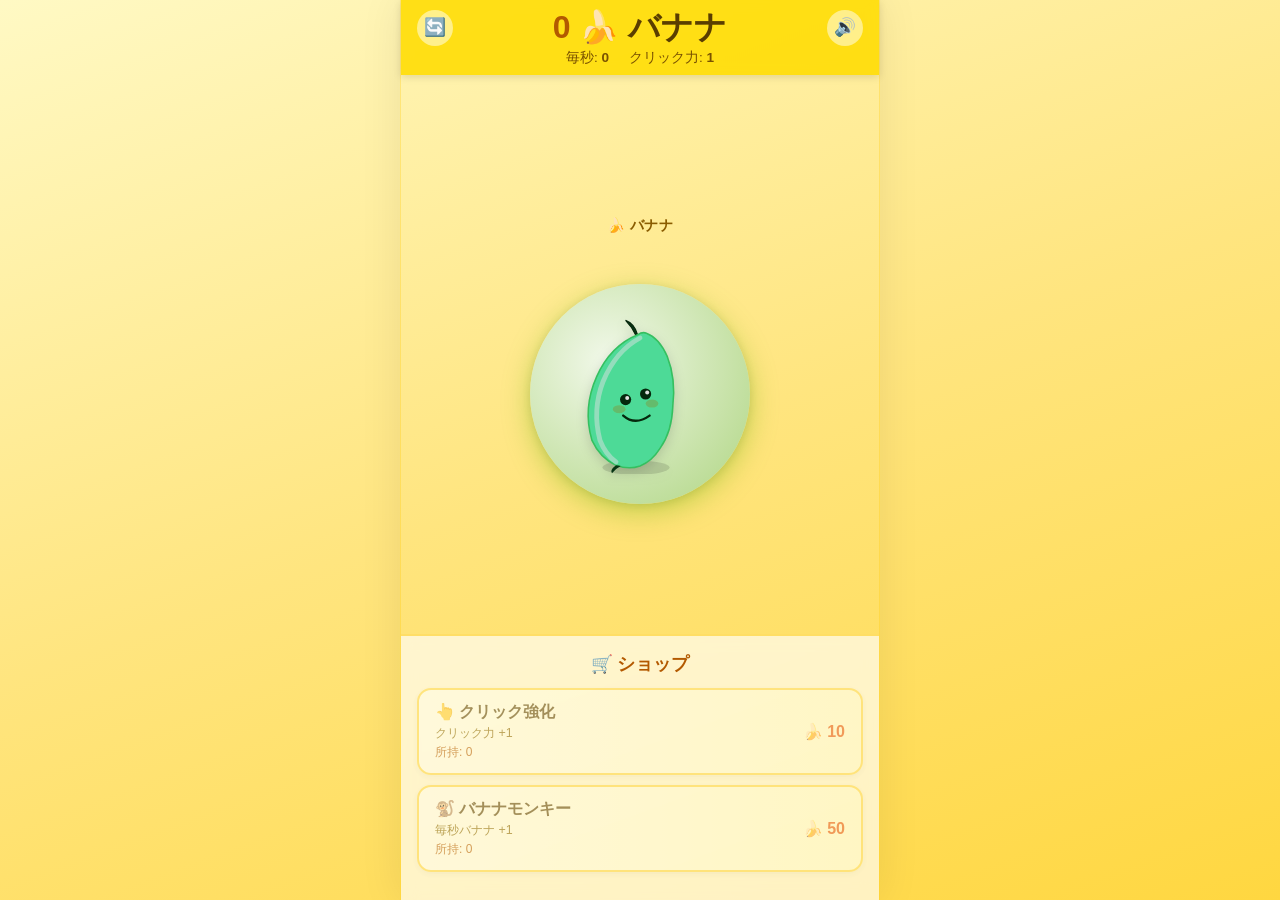
==== commit 46b7a980: "Add reset button to restart the game from scratch Adds a 🔄 reset button in the header that shows a c" ====
--- a/banana-clicker/index.html
+++ b/banana-clicker/index.html
@@ -17,6 +17,7 @@
           <span class="label"> 🍌 バナナ</span>
         </div>
         <button id="mute-btn" aria-label="ミュート切替" title="サウンド ON/OFF">🔊</button>
+        <button id="reset-btn" aria-label="リセット" title="ゲームをリセット">🔄</button>
       </div>
       <div id="stats">
         <span>毎秒: <strong id="bps">0</strong></span>
@@ -27,16 +28,7 @@
     <!-- メインエリア -->
     <main id="main-area">
       <!-- バナナのステージ名 -->
-      <div id="stage-label">🍌 バナナ</div>
-      <!-- ステージインジケーター -->
-      <div id="stage-indicator">
-        <div class="stage-dot active" data-stage="0"></div>
-        <div class="stage-dot" data-stage="1"></div>
-        <div class="stage-dot" data-stage="2"></div>
-        <div class="stage-dot" data-stage="3"></div>
-        <div class="stage-dot" data-stage="4"></div>
-        <div class="stage-dot" data-stage="5"></div>
-      </div>
+      <div id="stage-label">🌱 青バナナ</div>
       <!-- コンボカウンター -->
       <div id="combo-display"></div>
 
@@ -46,7 +38,7 @@
           <div id="banana-body">
             <img
               id="banana-img"
-              src="assets/banana-stage1.svg"
+              src="assets/banana.svg"
               alt="🍌"
               onerror="this.style.display='none'; document.getElementById('banana-emoji').style.display='block';"
             />
@@ -66,6 +58,18 @@
 
   </div>
 
+  <!-- リセット確認モーダル -->
+  <div id="reset-modal" role="dialog" aria-modal="true" aria-labelledby="reset-modal-title" hidden>
+    <div id="reset-modal-box">
+      <p id="reset-modal-title">🍌 ゲームをリセットしますか？</p>
+      <p id="reset-modal-sub">バナナ・アップグレードなど<br>すべてのデータが消えます</p>
+      <div id="reset-modal-btns">
+        <button id="reset-confirm-btn">リセットする</button>
+        <button id="reset-cancel-btn">キャンセル</button>
+      </div>
+    </div>
+  </div>
+
   <!-- スクリプト（順番を厳守） -->
   <script src="game.js"></script>
   <script src="ui.js"></script>
--- a/banana-clicker/style.css
+++ b/banana-clicker/style.css
@@ -88,6 +88,108 @@
 }
 #mute-btn:active { transform: translateY(-50%) scale(0.88); }
 
+/* リセットボタン */
+#reset-btn {
+  position: absolute;
+  left: 0;
+  top: 50%;
+  transform: translateY(-50%);
+  background: rgba(255,255,255,0.5);
+  border: none;
+  border-radius: 50%;
+  width: 36px;
+  height: 36px;
+  font-size: 1.1rem;
+  cursor: pointer;
+  display: flex;
+  align-items: center;
+  justify-content: center;
+  transition: background 0.15s, transform 0.1s;
+  padding: 0;
+}
+#reset-btn:active { transform: translateY(-50%) scale(0.88); }
+
+/* リセット確認モーダル */
+#reset-modal {
+  position: fixed;
+  inset: 0;
+  background: rgba(0, 0, 0, 0.55);
+  display: flex;
+  align-items: center;
+  justify-content: center;
+  z-index: 10000;
+  animation: fadeInOverlay 0.18s ease;
+}
+#reset-modal[hidden] { display: none; }
+
+@keyframes fadeInOverlay {
+  from { opacity: 0; }
+  to   { opacity: 1; }
+}
+
+#reset-modal-box {
+  background: linear-gradient(160deg, #fffde7, #fff9c4);
+  border: 2px solid #ffd740;
+  border-radius: 20px;
+  padding: 28px 28px 22px;
+  text-align: center;
+  box-shadow: 0 8px 40px rgba(0,0,0,0.25);
+  max-width: 300px;
+  width: 88%;
+  animation: scaleInModal 0.2s cubic-bezier(0.17, 0.89, 0.32, 1.28);
+}
+
+@keyframes scaleInModal {
+  from { transform: scale(0.7); opacity: 0; }
+  to   { transform: scale(1);   opacity: 1; }
+}
+
+#reset-modal-title {
+  font-size: 1.15rem;
+  font-weight: 900;
+  color: #5a3e00;
+  margin-bottom: 8px;
+}
+
+#reset-modal-sub {
+  font-size: 0.85rem;
+  color: #8a6500;
+  line-height: 1.5;
+  margin-bottom: 20px;
+}
+
+#reset-modal-btns {
+  display: flex;
+  gap: 10px;
+  justify-content: center;
+}
+
+#reset-confirm-btn,
+#reset-cancel-btn {
+  flex: 1;
+  padding: 10px 0;
+  border: none;
+  border-radius: 12px;
+  font-size: 0.95rem;
+  font-weight: 700;
+  cursor: pointer;
+  transition: transform 0.1s, opacity 0.1s;
+}
+#reset-confirm-btn:active,
+#reset-cancel-btn:active { transform: scale(0.95); }
+
+#reset-confirm-btn {
+  background: linear-gradient(135deg, #ef5350, #c62828);
+  color: #fff;
+  box-shadow: 0 2px 8px rgba(198,40,40,0.3);
+}
+
+#reset-cancel-btn {
+  background: rgba(255,255,255,0.8);
+  color: #5a3e00;
+  border: 1.5px solid #ffd740;
+}
+
 /* =====================================================
    メインエリア
    ===================================================== */
@@ -103,23 +205,12 @@
 
 /* ステージラベル */
 #stage-label {
-  font-size: 1rem;
-  font-weight: 800;
+  font-size: 0.9rem;
+  font-weight: 700;
   color: #8a5c00;
-  letter-spacing: 0.04em;
+  letter-spacing: 0.03em;
   min-height: 1.4em;
   transition: all 0.3s ease;
-  text-shadow: 0 1px 3px rgba(255,200,0,0.3);
-}
-
-/* ステージラベル更新アニメ */
-@keyframes stageLabelPop {
-  0%   { transform: scale(1); }
-  40%  { transform: scale(1.3); color: #ff8f00; }
-  100% { transform: scale(1); }
-}
-#stage-label.stage-label-updated {
-  animation: stageLabelPop 0.5s ease-out;
 }
 
 /* =====================================================
@@ -142,54 +233,6 @@
   text-shadow: 0 0 12px rgba(198,40,40,0.6), 0 0 24px rgba(255,100,0,0.3);
 }
 
-/* =====================================================
-   ステージインジケーター
-   ===================================================== */
-#stage-indicator {
-  display: flex;
-  gap: 8px;
-  align-items: center;
-  justify-content: center;
-  margin-top: 2px;
-}
-
-.stage-dot {
-  width: 10px;
-  height: 10px;
-  border-radius: 50%;
-  background: rgba(180, 140, 0, 0.25);
-  border: 1.5px solid rgba(180, 140, 0, 0.4);
-  transition: all 0.4s ease;
-}
-
-.stage-dot.active {
-  background: #FFD740;
-  border-color: #FF8F00;
-  box-shadow: 0 0 6px rgba(255,200,0,0.7);
-  transform: scale(1.3);
-}
-
-.stage-dot.completed {
-  background: #FFA000;
-  border-color: #FF6F00;
-}
-
-/* ステージ4・5のドットは特別に輝く */
-.stage-dot[data-stage="4"].active {
-  background: #FFD740;
-  box-shadow: 0 0 10px rgba(255,200,0,0.9), 0 0 20px rgba(255,160,0,0.5);
-}
-.stage-dot[data-stage="5"].active {
-  background: linear-gradient(135deg, #FFD740, #FF8F00);
-  box-shadow: 0 0 14px rgba(255,200,0,1.0), 0 0 28px rgba(255,160,0,0.7);
-  animation: legendDotPulse 1s ease-in-out infinite;
-}
-
-@keyframes legendDotPulse {
-  0%, 100% { box-shadow: 0 0 10px rgba(255,200,0,0.9), 0 0 20px rgba(255,160,0,0.5); }
-  50%       { box-shadow: 0 0 18px rgba(255,220,0,1.0), 0 0 36px rgba(255,180,0,0.8); }
-}
-
 /* コンボパルスアニメ */
 @keyframes comboPulse {
   0%   { transform: scale(1); }
@@ -209,8 +252,8 @@
 }
 
 #banana {
-  width: 240px;
-  height: 240px;
+  width: 200px;
+  height: 200px;
   display: flex;
   align-items: center;
   justify-content: center;
@@ -233,45 +276,17 @@
   transition: transform 0.08s ease;
 }
 
-/* タップ時のバウンドアニメーション */
-@keyframes clickBounce {
-  0%   { transform: scale(1); }
-  30%  { transform: scale(0.85); }
-  60%  { transform: scale(1.08); }
-  80%  { transform: scale(0.97); }
-  100% { transform: scale(1); }
-}
-
 #banana-body.clicked {
-  animation: clickBounce 0.22s cubic-bezier(0.36, 0.07, 0.19, 0.97);
+  transform: scale(0.88);
 }
 
 #banana-img {
-  width: 220px;
-  height: 220px;
+  width: 140px;
+  height: 140px;
   object-fit: contain;
   pointer-events: none;
-  filter: drop-shadow(0 4px 8px rgba(0,0,0,0.15));
-  transition: filter 0.6s ease, opacity 0.3s ease, transform 0.3s ease;
-}
-
-/* 進化アニメーション */
-@keyframes evolveOut {
-  0%   { opacity: 1; transform: scale(1) rotate(0deg); }
-  100% { opacity: 0; transform: scale(0.5) rotate(-15deg); }
-}
-@keyframes evolveIn {
-  0%   { opacity: 0; transform: scale(0.5) rotate(15deg); }
-  60%  { opacity: 1; transform: scale(1.15) rotate(-3deg); }
-  80%  { transform: scale(0.95) rotate(2deg); }
-  100% { opacity: 1; transform: scale(1) rotate(0deg); }
-}
-
-#banana-img.evolving {
-  animation: evolveOut 0.3s ease-in forwards;
-}
-#banana-img.evolved {
-  animation: evolveIn 0.6s cubic-bezier(0.17, 0.89, 0.32, 1.28) forwards;
+  filter: drop-shadow(0 4px 6px rgba(0,0,0,0.15));
+  transition: filter 0.6s ease;
 }
 
 #banana-emoji {
@@ -286,11 +301,11 @@
    ===================================================== */
 @keyframes criticalShake {
   0%   { transform: scale(0.9) rotate(0deg); }
-  15%  { transform: scale(1.08) rotate(-10deg); }
-  30%  { transform: scale(0.88) rotate(10deg); }
-  45%  { transform: scale(1.05) rotate(-6deg); }
-  60%  { transform: scale(0.93) rotate(6deg); }
-  80%  { transform: scale(1.02) rotate(-2deg); }
+  15%  { transform: scale(1.05) rotate(-8deg); }
+  30%  { transform: scale(0.88) rotate(8deg); }
+  45%  { transform: scale(1.0) rotate(-5deg); }
+  60%  { transform: scale(0.92) rotate(5deg); }
+  80%  { transform: scale(0.97) rotate(-2deg); }
   100% { transform: scale(1) rotate(0deg); }
 }
 
@@ -301,124 +316,116 @@
 /* =====================================================
    バナナステージ
 
-   Stage 0 (stage-0): ほぼ黄色・少し緑残り (0+)
-   Stage 1 (stage-1): きれいな黄色バナナ   (100+)
-   Stage 2 (stage-2): つやのある黄色バナナ  (1,000+)
-   Stage 3 (stage-3): 黄金に近づくバナナ   (10,000+)
-   Stage 4 (stage-4): 黄金バナナ           (100,000+)
-   Stage 5 (stage-5): レジェンドバナナ      (1,000,000+)
-   ===================================================== */
-
-/* --- Stage 0: ほぼ黄色・少しだけ緑が残るバナナ --- */
+   Stage 0: 青バナナ   (0+)
+   Stage 1: 普通バナナ (100+)
+   Stage 2: ゴールド   (1,000+)
+   Stage 3: 輝くバナナ (10,000+)
+   Stage 4: レインボー (100,000+)
+   Stage 5: コズミック (1,000,000+)
+   ===================================================== */
+
+/* --- Stage 0: 青バナナ --- */
 #banana.stage-0 {
-  background: radial-gradient(circle at 35% 35%, #f9f5d0, #e8d840);
-  box-shadow: 0 8px 28px rgba(180, 200, 0, 0.4), 0 2px 8px rgba(0,0,0,0.1);
+  background: radial-gradient(circle at 35% 35%, #f1f8e9, #aed581);
+  box-shadow: 0 8px 28px rgba(100, 180, 0, 0.4), 0 2px 8px rgba(0,0,0,0.1);
 }
 #banana.stage-0 #banana-img {
-  filter: drop-shadow(0 4px 6px rgba(0,0,0,0.15));
-}
-
-/* --- Stage 1: きれいな黄色バナナ --- */
+  filter: hue-rotate(88deg) saturate(0.85) brightness(0.88)
+          drop-shadow(0 4px 6px rgba(0,0,0,0.15));
+}
+
+/* --- Stage 1: 普通バナナ（デフォルト通り） --- */
 #banana.stage-1 {
   background: radial-gradient(circle at 35% 35%, #fffde7, #ffd740);
   box-shadow: 0 8px 32px rgba(255, 160, 0, 0.45), 0 2px 8px rgba(0,0,0,0.1);
 }
-#banana.stage-1 #banana-img {
-  filter: drop-shadow(0 4px 8px rgba(255,160,0,0.25));
-}
-
-/* --- Stage 2: つやのある黄色バナナ --- */
+
+/* --- Stage 2: ゴールドバナナ --- */
 #banana.stage-2 {
   background: radial-gradient(circle at 35% 35%, #fff9c4, #ffca28);
-  box-shadow: 0 8px 40px rgba(255, 200, 0, 0.65), 0 2px 8px rgba(0,0,0,0.1);
+  box-shadow: 0 8px 40px rgba(255, 200, 0, 0.7), 0 2px 8px rgba(0,0,0,0.1);
 }
 #banana.stage-2 #banana-img {
-  filter: drop-shadow(0 4px 10px rgba(255,180,0,0.45));
-}
-
-/* --- Stage 3: 黄金に近づくバナナ --- */
+  filter: sepia(0.35) saturate(2.2) brightness(1.2)
+          drop-shadow(0 4px 10px rgba(255,180,0,0.5));
+}
+
+/* --- Stage 3: 輝くバナナ --- */
 #banana.stage-3 {
-  background: radial-gradient(circle at 35% 35%, #fffde7, #ffa000);
-  animation: stage3Glow 1.8s ease-in-out infinite;
+  background: radial-gradient(circle at 35% 35%, #fffde7, #ffca28);
+  animation: stageGlow 1.6s ease-in-out infinite;
 }
 #banana.stage-3 #banana-img {
-  filter: drop-shadow(0 4px 12px rgba(255,160,0,0.60));
-}
-
-@keyframes stage3Glow {
+  filter: sepia(0.2) saturate(2.5) brightness(1.3)
+          drop-shadow(0 4px 12px rgba(255,200,0,0.7));
+}
+
+@keyframes stageGlow {
   0%, 100% {
-    box-shadow: 0 8px 32px rgba(255,160,0,0.5), 0 0 20px rgba(255,200,0,0.25);
+    box-shadow: 0 8px 32px rgba(255,200,0,0.5), 0 0 16px rgba(255,220,0,0.2);
   }
   50% {
-    box-shadow: 0 8px 60px rgba(255,180,0,0.90), 0 0 40px rgba(255,220,0,0.45);
+    box-shadow: 0 8px 60px rgba(255,220,0,0.95), 0 0 40px rgba(255,230,0,0.5);
   }
 }
 
-/* --- Stage 4: 黄金バナナ --- */
+/* --- Stage 4: レインボーバナナ --- */
 #banana.stage-4 {
-  background: radial-gradient(circle at 33% 28%, #fffde7, #ffd740, #ff8f00);
-  animation: stage4GoldGlow 1.4s ease-in-out infinite;
-}
-#banana.stage-4 #banana-img {
-  filter: drop-shadow(0 0 12px rgba(255,200,0,0.80)) drop-shadow(0 4px 8px rgba(0,0,0,0.15));
-}
-
-@keyframes stage4GoldGlow {
+  background: radial-gradient(circle at 35% 35%, #fffde7, #ffd740);
+  animation: rainbowGlow 2.5s linear infinite;
+}
+#banana.stage-4 #banana-img,
+#banana.stage-4 #banana-emoji {
+  animation: rainbowFilter 2.5s linear infinite;
+}
+
+@keyframes rainbowGlow {
+  0%   { box-shadow: 0 8px 50px rgba(255, 80,  80,  0.7); }
+  16%  { box-shadow: 0 8px 50px rgba(255, 160, 0,   0.7); }
+  33%  { box-shadow: 0 8px 50px rgba(200, 255, 0,   0.7); }
+  50%  { box-shadow: 0 8px 50px rgba(0,   220, 120, 0.7); }
+  66%  { box-shadow: 0 8px 50px rgba(0,   140, 255, 0.7); }
+  83%  { box-shadow: 0 8px 50px rgba(160, 0,   255, 0.7); }
+  100% { box-shadow: 0 8px 50px rgba(255, 80,  80,  0.7); }
+}
+
+@keyframes rainbowFilter {
+  from { filter: hue-rotate(0deg)   saturate(2) brightness(1.2)
+                 drop-shadow(0 4px 8px rgba(255,200,0,0.4)); }
+  to   { filter: hue-rotate(360deg) saturate(2) brightness(1.2)
+                 drop-shadow(0 4px 8px rgba(255,200,0,0.4)); }
+}
+
+/* --- Stage 5: コズミックバナナ --- */
+#banana.stage-5 {
+  background: radial-gradient(circle at 35% 35%, #fff8e1, #ffd740);
+  animation: cosmicGlow 1.2s ease-in-out infinite;
+}
+#banana.stage-5 #banana-img,
+#banana.stage-5 #banana-emoji {
+  animation: cosmicFilter 1.2s linear infinite;
+}
+
+@keyframes cosmicGlow {
   0%, 100% {
     box-shadow:
-      0 8px 40px rgba(255,180,0,0.7),
-      0 0 30px rgba(255,220,0,0.4),
-      0 0 60px rgba(255,160,0,0.15);
+      0 0 40px rgba(255,255,200,0.8),
+      0 0 80px rgba(255,200,0,0.5),
+      0 0 120px rgba(255,100,0,0.2);
   }
   50% {
     box-shadow:
-      0 8px 70px rgba(255,200,0,1.0),
-      0 0 50px rgba(255,230,0,0.65),
-      0 0 100px rgba(255,180,0,0.3);
+      0 0 70px rgba(255,255,255,1),
+      0 0 120px rgba(255,220,0,0.8),
+      0 0 180px rgba(255,150,0,0.4);
   }
 }
 
-/* --- Stage 5: レジェンドバナナ --- */
-#banana.stage-5 {
-  background: radial-gradient(circle at 30% 25%, #ffffff, #fffde7, #ffd740, #ff6f00);
-  animation: stage5LegendGlow 1.0s ease-in-out infinite;
-}
-#banana.stage-5 #banana-img {
-  filter:
-    drop-shadow(0 0 16px rgba(255,220,0,1.0))
-    drop-shadow(0 0 30px rgba(255,160,0,0.7))
-    drop-shadow(0 4px 8px rgba(0,0,0,0.15));
-  animation: stage5ImgPulse 1.0s ease-in-out infinite;
-}
-
-@keyframes stage5LegendGlow {
-  0%, 100% {
-    box-shadow:
-      0 0 50px rgba(255,255,200,0.9),
-      0 0 90px rgba(255,200,0,0.65),
-      0 0 140px rgba(255,120,0,0.3),
-      inset 0 0 20px rgba(255,255,200,0.15);
-  }
-  50% {
-    box-shadow:
-      0 0 80px rgba(255,255,255,1.0),
-      0 0 140px rgba(255,220,0,0.90),
-      0 0 200px rgba(255,160,0,0.5),
-      inset 0 0 30px rgba(255,255,200,0.25);
-  }
-}
-
-@keyframes stage5ImgPulse {
-  0%, 100% {
-    filter:
-      drop-shadow(0 0 14px rgba(255,220,0,0.9))
-      drop-shadow(0 0 28px rgba(255,160,0,0.6));
-  }
-  50% {
-    filter:
-      drop-shadow(0 0 22px rgba(255,255,200,1.0))
-      drop-shadow(0 0 44px rgba(255,200,0,0.85));
-  }
+@keyframes cosmicFilter {
+  from { filter: hue-rotate(0deg)   saturate(3) brightness(1.5)
+                 drop-shadow(0 0 16px rgba(255,255,100,0.9)); }
+  to   { filter: hue-rotate(360deg) saturate(3) brightness(1.5)
+                 drop-shadow(0 0 16px rgba(255,255,100,0.9)); }
 }
 
 /* =====================================================
@@ -457,7 +464,7 @@
 }
 
 @keyframes popUp {
-  0%   { opacity: 1; transform: translate(-50%,-50%) translateY(0)    scale(1);    }
+  0%   { opacity: 1; transform: translate(-50%,-50%) translateY(0)   scale(1);    }
   60%  { opacity: 1; transform: translate(-50%,-50%) translateY(-60px) scale(1.15); }
   100% { opacity: 0; transform: translate(-50%,-50%) translateY(-100px) scale(0.9); }
 }
@@ -466,23 +473,7 @@
   0%   { opacity: 1; transform: translate(-50%,-50%) translateY(0)    scale(1.2); }
   30%  { opacity: 1; transform: translate(-50%,-50%) translateY(-20px) scale(1.5); }
   70%  { opacity: 1; transform: translate(-50%,-50%) translateY(-70px) scale(1.3); }
-  100% { opacity: 0; transform: translate(-50%,-50%) translateY(-110px) scale(0.9); }
-}
-
-/* =====================================================
-   クリックパーティクル
-   ===================================================== */
-.click-particle {
-  position: absolute;
-  pointer-events: none;
-  animation: clickParticleUp var(--dur, 0.7s) ease-out forwards;
-  z-index: 50;
-}
-
-@keyframes clickParticleUp {
-  0%   { opacity: 1; transform: translate(-50%, -50%) translateY(0) scale(1); }
-  70%  { opacity: 0.8; transform: translate(-50%, -50%) translateY(-50px) scale(1.1); }
-  100% { opacity: 0; transform: translate(-50%, -50%) translateY(-80px) scale(0.6); }
+  100% { opacity: 0; transform: translate(-50%,-50%) translateY(-120px) scale(1); }
 }
 
 /* =====================================================
@@ -495,58 +486,26 @@
   transform: translate(-50%, -50%);
   background: linear-gradient(135deg, #ff8f00, #ffd740);
   color: #fff;
-  padding: 22px 40px;
-  border-radius: 24px;
-  font-size: 1.4rem;
+  padding: 20px 36px;
+  border-radius: 20px;
+  font-size: 1.3rem;
   font-weight: 900;
   text-align: center;
-  box-shadow:
-    0 8px 40px rgba(255,150,0,0.7),
-    0 0 0 4px rgba(255,255,255,0.5),
-    0 0 60px rgba(255,200,0,0.4);
+  box-shadow: 0 8px 40px rgba(255,150,0,0.6), 0 0 0 4px rgba(255,255,255,0.4);
   z-index: 9999;
   pointer-events: none;
-  animation: stageUpIn 0.45s cubic-bezier(0.17, 0.89, 0.32, 1.28) forwards;
+  animation: stageUpIn 0.4s cubic-bezier(0.17, 0.89, 0.32, 1.28) forwards;
   transition: opacity 0.6s ease;
   line-height: 1.4;
-  text-shadow: 0 2px 4px rgba(0,0,0,0.2);
 }
 .stage-up-notice span {
   display: block;
-  font-size: 1.7rem;
-  margin-top: 4px;
-}
-
-/* 高ステージのステージアップ通知は豪華に */
-.stage-up-notice.stage-3,
-.stage-up-notice.stage-4,
-.stage-up-notice.stage-5 {
-  background: linear-gradient(135deg, #ff6f00, #ffd740, #fff9c4, #ffd740, #ff8f00);
-  box-shadow:
-    0 8px 60px rgba(255,180,0,0.9),
-    0 0 0 5px rgba(255,255,255,0.7),
-    0 0 100px rgba(255,220,0,0.6);
+  font-size: 1.6rem;
 }
 
 @keyframes stageUpIn {
-  from { transform: translate(-50%, -50%) scale(0.4); opacity: 0; }
+  from { transform: translate(-50%, -50%) scale(0.5); opacity: 0; }
   to   { transform: translate(-50%, -50%) scale(1);   opacity: 1; }
-}
-
-/* =====================================================
-   ステージアップパーティクル
-   ===================================================== */
-.stage-particle {
-  position: fixed;
-  pointer-events: none;
-  z-index: 9998;
-  animation: stageParticleFly var(--dur, 1.5s) ease-out forwards;
-}
-
-@keyframes stageParticleFly {
-  0%   { opacity: 1; transform: translateY(0) scale(1) rotate(0deg); }
-  50%  { opacity: 1; transform: translateY(-80px) scale(1.2) rotate(180deg); }
-  100% { opacity: 0; transform: translateY(-160px) scale(0.5) rotate(360deg); }
 }
 
 /* =====================================================
@@ -625,7 +584,7 @@
     border-right: 1px solid rgba(255,200,0,0.3);
     box-shadow: 0 0 40px rgba(0,0,0,0.08);
   }
-  #banana { width: 260px; height: 260px; }
-  #banana-img { width: 240px; height: 240px; }
+  #banana { width: 220px; height: 220px; }
+  #banana-img { width: 160px; height: 160px; }
   #banana-emoji { font-size: 140px; }
 }
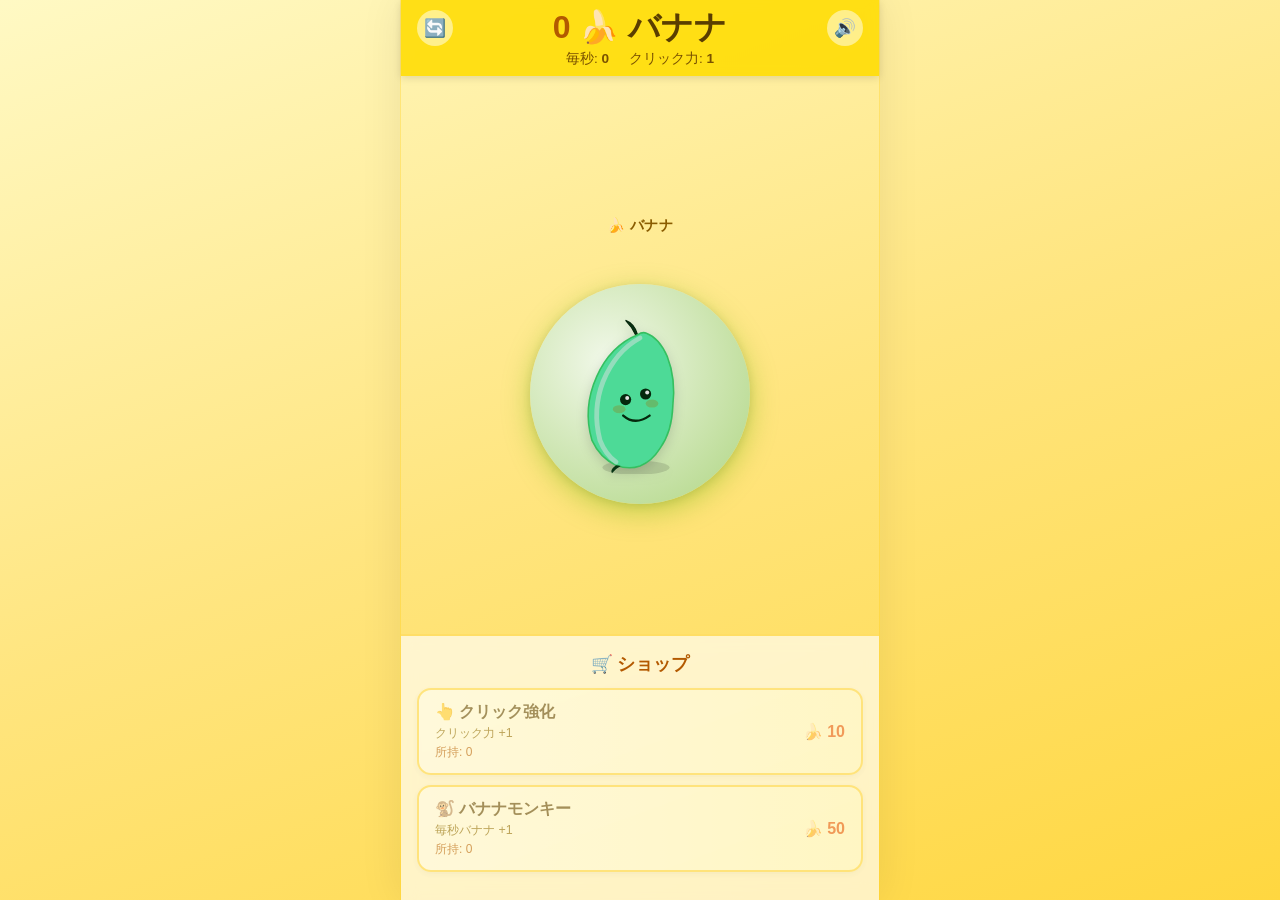
==== commit 36657bba: "Fix reset button layout: use flexbox instead of absolute positioning Both the reset and mute buttons" ====
--- a/banana-clicker/index.html
+++ b/banana-clicker/index.html
@@ -12,12 +12,12 @@
     <!-- ヘッダー -->
     <header id="header">
       <div id="header-top">
+        <button id="reset-btn" aria-label="リセット" title="ゲームをリセット">🔄</button>
         <div id="banana-count-wrap">
           <span id="banana-count">0</span>
           <span class="label"> 🍌 バナナ</span>
         </div>
         <button id="mute-btn" aria-label="ミュート切替" title="サウンド ON/OFF">🔊</button>
-        <button id="reset-btn" aria-label="リセット" title="ゲームをリセット">🔄</button>
       </div>
       <div id="stats">
         <span>毎秒: <strong id="bps">0</strong></span>
--- a/banana-clicker/style.css
+++ b/banana-clicker/style.css
@@ -45,12 +45,12 @@
 #header-top {
   display: flex;
   align-items: center;
-  justify-content: center;
-  gap: 10px;
-  position: relative;
+  gap: 8px;
 }
 
 #banana-count-wrap {
+  flex: 1;
+  text-align: center;
   font-size: 2rem;
   font-weight: 800;
   line-height: 1.1;
@@ -67,12 +67,10 @@
   color: #7a5200;
 }
 
-/* ミュートボタン */
-#mute-btn {
-  position: absolute;
-  right: 0;
-  top: 50%;
-  transform: translateY(-50%);
+/* ミュート・リセット共通ボタンスタイル */
+#mute-btn,
+#reset-btn {
+  flex-shrink: 0;
   background: rgba(255,255,255,0.5);
   border: none;
   border-radius: 50%;
@@ -86,28 +84,8 @@
   transition: background 0.15s, transform 0.1s;
   padding: 0;
 }
-#mute-btn:active { transform: translateY(-50%) scale(0.88); }
-
-/* リセットボタン */
-#reset-btn {
-  position: absolute;
-  left: 0;
-  top: 50%;
-  transform: translateY(-50%);
-  background: rgba(255,255,255,0.5);
-  border: none;
-  border-radius: 50%;
-  width: 36px;
-  height: 36px;
-  font-size: 1.1rem;
-  cursor: pointer;
-  display: flex;
-  align-items: center;
-  justify-content: center;
-  transition: background 0.15s, transform 0.1s;
-  padding: 0;
-}
-#reset-btn:active { transform: translateY(-50%) scale(0.88); }
+#mute-btn:active,
+#reset-btn:active { transform: scale(0.88); }
 
 /* リセット確認モーダル */
 #reset-modal {
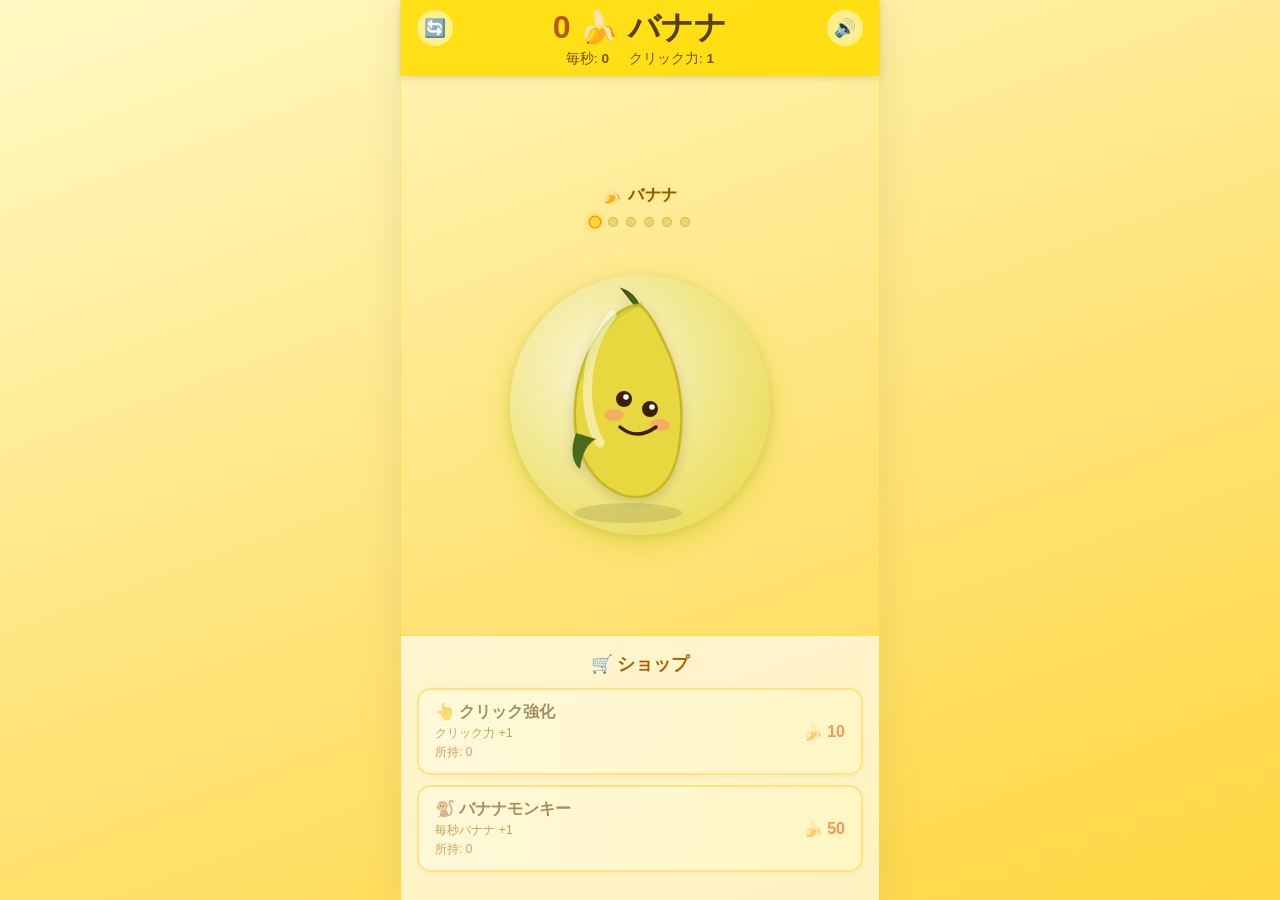
==== commit c14a4502: "Merge e46471feec980b2f82da8f2742345fbcc9ad932c into e2d82a20da11d91d4b2cb9dd30de6c0397a0ff08" ====
--- a/banana-clicker/index.html
+++ b/banana-clicker/index.html
@@ -28,7 +28,16 @@
     <!-- メインエリア -->
     <main id="main-area">
       <!-- バナナのステージ名 -->
-      <div id="stage-label">🌱 青バナナ</div>
+      <div id="stage-label">🍌 バナナ</div>
+      <!-- ステージインジケーター -->
+      <div id="stage-indicator">
+        <div class="stage-dot active" data-stage="0"></div>
+        <div class="stage-dot" data-stage="1"></div>
+        <div class="stage-dot" data-stage="2"></div>
+        <div class="stage-dot" data-stage="3"></div>
+        <div class="stage-dot" data-stage="4"></div>
+        <div class="stage-dot" data-stage="5"></div>
+      </div>
       <!-- コンボカウンター -->
       <div id="combo-display"></div>
 
@@ -38,7 +47,7 @@
           <div id="banana-body">
             <img
               id="banana-img"
-              src="assets/banana.svg"
+              src="assets/banana-stage1.svg"
               alt="🍌"
               onerror="this.style.display='none'; document.getElementById('banana-emoji').style.display='block';"
             />
--- a/banana-clicker/style.css
+++ b/banana-clicker/style.css
@@ -43,17 +43,19 @@
 }
 
 #header-top {
-  display: flex;
+  display: grid;
+  grid-template-columns: 36px 1fr 36px;
   align-items: center;
   gap: 8px;
 }
 
 #banana-count-wrap {
-  flex: 1;
   text-align: center;
   font-size: 2rem;
   font-weight: 800;
   line-height: 1.1;
+  min-width: 0;
+  overflow: hidden;
 }
 
 #banana-count { color: #b35900; }
@@ -183,12 +185,23 @@
 
 /* ステージラベル */
 #stage-label {
-  font-size: 0.9rem;
-  font-weight: 700;
+  font-size: 1rem;
+  font-weight: 800;
   color: #8a5c00;
-  letter-spacing: 0.03em;
+  letter-spacing: 0.04em;
   min-height: 1.4em;
   transition: all 0.3s ease;
+  text-shadow: 0 1px 3px rgba(255,200,0,0.3);
+}
+
+/* ステージラベル更新アニメ */
+@keyframes stageLabelPop {
+  0%   { transform: scale(1); }
+  40%  { transform: scale(1.3); color: #ff8f00; }
+  100% { transform: scale(1); }
+}
+#stage-label.stage-label-updated {
+  animation: stageLabelPop 0.5s ease-out;
 }
 
 /* =====================================================
@@ -211,6 +224,54 @@
   text-shadow: 0 0 12px rgba(198,40,40,0.6), 0 0 24px rgba(255,100,0,0.3);
 }
 
+/* =====================================================
+   ステージインジケーター
+   ===================================================== */
+#stage-indicator {
+  display: flex;
+  gap: 8px;
+  align-items: center;
+  justify-content: center;
+  margin-top: 2px;
+}
+
+.stage-dot {
+  width: 10px;
+  height: 10px;
+  border-radius: 50%;
+  background: rgba(180, 140, 0, 0.25);
+  border: 1.5px solid rgba(180, 140, 0, 0.4);
+  transition: all 0.4s ease;
+}
+
+.stage-dot.active {
+  background: #FFD740;
+  border-color: #FF8F00;
+  box-shadow: 0 0 6px rgba(255,200,0,0.7);
+  transform: scale(1.3);
+}
+
+.stage-dot.completed {
+  background: #FFA000;
+  border-color: #FF6F00;
+}
+
+/* ステージ4・5のドットは特別に輝く */
+.stage-dot[data-stage="4"].active {
+  background: #FFD740;
+  box-shadow: 0 0 10px rgba(255,200,0,0.9), 0 0 20px rgba(255,160,0,0.5);
+}
+.stage-dot[data-stage="5"].active {
+  background: linear-gradient(135deg, #FFD740, #FF8F00);
+  box-shadow: 0 0 14px rgba(255,200,0,1.0), 0 0 28px rgba(255,160,0,0.7);
+  animation: legendDotPulse 1s ease-in-out infinite;
+}
+
+@keyframes legendDotPulse {
+  0%, 100% { box-shadow: 0 0 10px rgba(255,200,0,0.9), 0 0 20px rgba(255,160,0,0.5); }
+  50%       { box-shadow: 0 0 18px rgba(255,220,0,1.0), 0 0 36px rgba(255,180,0,0.8); }
+}
+
 /* コンボパルスアニメ */
 @keyframes comboPulse {
   0%   { transform: scale(1); }
@@ -230,8 +291,8 @@
 }
 
 #banana {
-  width: 200px;
-  height: 200px;
+  width: 240px;
+  height: 240px;
   display: flex;
   align-items: center;
   justify-content: center;
@@ -254,17 +315,45 @@
   transition: transform 0.08s ease;
 }
 
+/* タップ時のバウンドアニメーション */
+@keyframes clickBounce {
+  0%   { transform: scale(1); }
+  30%  { transform: scale(0.85); }
+  60%  { transform: scale(1.08); }
+  80%  { transform: scale(0.97); }
+  100% { transform: scale(1); }
+}
+
 #banana-body.clicked {
-  transform: scale(0.88);
+  animation: clickBounce 0.22s cubic-bezier(0.36, 0.07, 0.19, 0.97);
 }
 
 #banana-img {
-  width: 140px;
-  height: 140px;
+  width: 220px;
+  height: 220px;
   object-fit: contain;
   pointer-events: none;
-  filter: drop-shadow(0 4px 6px rgba(0,0,0,0.15));
-  transition: filter 0.6s ease;
+  filter: drop-shadow(0 4px 8px rgba(0,0,0,0.15));
+  transition: filter 0.6s ease, opacity 0.3s ease, transform 0.3s ease;
+}
+
+/* 進化アニメーション */
+@keyframes evolveOut {
+  0%   { opacity: 1; transform: scale(1) rotate(0deg); }
+  100% { opacity: 0; transform: scale(0.5) rotate(-15deg); }
+}
+@keyframes evolveIn {
+  0%   { opacity: 0; transform: scale(0.5) rotate(15deg); }
+  60%  { opacity: 1; transform: scale(1.15) rotate(-3deg); }
+  80%  { transform: scale(0.95) rotate(2deg); }
+  100% { opacity: 1; transform: scale(1) rotate(0deg); }
+}
+
+#banana-img.evolving {
+  animation: evolveOut 0.3s ease-in forwards;
+}
+#banana-img.evolved {
+  animation: evolveIn 0.6s cubic-bezier(0.17, 0.89, 0.32, 1.28) forwards;
 }
 
 #banana-emoji {
@@ -279,11 +368,11 @@
    ===================================================== */
 @keyframes criticalShake {
   0%   { transform: scale(0.9) rotate(0deg); }
-  15%  { transform: scale(1.05) rotate(-8deg); }
-  30%  { transform: scale(0.88) rotate(8deg); }
-  45%  { transform: scale(1.0) rotate(-5deg); }
-  60%  { transform: scale(0.92) rotate(5deg); }
-  80%  { transform: scale(0.97) rotate(-2deg); }
+  15%  { transform: scale(1.08) rotate(-10deg); }
+  30%  { transform: scale(0.88) rotate(10deg); }
+  45%  { transform: scale(1.05) rotate(-6deg); }
+  60%  { transform: scale(0.93) rotate(6deg); }
+  80%  { transform: scale(1.02) rotate(-2deg); }
   100% { transform: scale(1) rotate(0deg); }
 }
 
@@ -294,116 +383,124 @@
 /* =====================================================
    バナナステージ
 
-   Stage 0: 青バナナ   (0+)
-   Stage 1: 普通バナナ (100+)
-   Stage 2: ゴールド   (1,000+)
-   Stage 3: 輝くバナナ (10,000+)
-   Stage 4: レインボー (100,000+)
-   Stage 5: コズミック (1,000,000+)
-   ===================================================== */
-
-/* --- Stage 0: 青バナナ --- */
+   Stage 0 (stage-0): ほぼ黄色・少し緑残り (0+)
+   Stage 1 (stage-1): きれいな黄色バナナ   (100+)
+   Stage 2 (stage-2): つやのある黄色バナナ  (1,000+)
+   Stage 3 (stage-3): 黄金に近づくバナナ   (10,000+)
+   Stage 4 (stage-4): 黄金バナナ           (100,000+)
+   Stage 5 (stage-5): レジェンドバナナ      (1,000,000+)
+   ===================================================== */
+
+/* --- Stage 0: ほぼ黄色・少しだけ緑が残るバナナ --- */
 #banana.stage-0 {
-  background: radial-gradient(circle at 35% 35%, #f1f8e9, #aed581);
-  box-shadow: 0 8px 28px rgba(100, 180, 0, 0.4), 0 2px 8px rgba(0,0,0,0.1);
+  background: radial-gradient(circle at 35% 35%, #f9f5d0, #e8d840);
+  box-shadow: 0 8px 28px rgba(180, 200, 0, 0.4), 0 2px 8px rgba(0,0,0,0.1);
 }
 #banana.stage-0 #banana-img {
-  filter: hue-rotate(88deg) saturate(0.85) brightness(0.88)
-          drop-shadow(0 4px 6px rgba(0,0,0,0.15));
-}
-
-/* --- Stage 1: 普通バナナ（デフォルト通り） --- */
+  filter: drop-shadow(0 4px 6px rgba(0,0,0,0.15));
+}
+
+/* --- Stage 1: きれいな黄色バナナ --- */
 #banana.stage-1 {
   background: radial-gradient(circle at 35% 35%, #fffde7, #ffd740);
   box-shadow: 0 8px 32px rgba(255, 160, 0, 0.45), 0 2px 8px rgba(0,0,0,0.1);
 }
-
-/* --- Stage 2: ゴールドバナナ --- */
+#banana.stage-1 #banana-img {
+  filter: drop-shadow(0 4px 8px rgba(255,160,0,0.25));
+}
+
+/* --- Stage 2: つやのある黄色バナナ --- */
 #banana.stage-2 {
   background: radial-gradient(circle at 35% 35%, #fff9c4, #ffca28);
-  box-shadow: 0 8px 40px rgba(255, 200, 0, 0.7), 0 2px 8px rgba(0,0,0,0.1);
+  box-shadow: 0 8px 40px rgba(255, 200, 0, 0.65), 0 2px 8px rgba(0,0,0,0.1);
 }
 #banana.stage-2 #banana-img {
-  filter: sepia(0.35) saturate(2.2) brightness(1.2)
-          drop-shadow(0 4px 10px rgba(255,180,0,0.5));
-}
-
-/* --- Stage 3: 輝くバナナ --- */
+  filter: drop-shadow(0 4px 10px rgba(255,180,0,0.45));
+}
+
+/* --- Stage 3: 黄金に近づくバナナ --- */
 #banana.stage-3 {
-  background: radial-gradient(circle at 35% 35%, #fffde7, #ffca28);
-  animation: stageGlow 1.6s ease-in-out infinite;
+  background: radial-gradient(circle at 35% 35%, #fffde7, #ffa000);
+  animation: stage3Glow 1.8s ease-in-out infinite;
 }
 #banana.stage-3 #banana-img {
-  filter: sepia(0.2) saturate(2.5) brightness(1.3)
-          drop-shadow(0 4px 12px rgba(255,200,0,0.7));
-}
-
-@keyframes stageGlow {
+  filter: drop-shadow(0 4px 12px rgba(255,160,0,0.60));
+}
+
+@keyframes stage3Glow {
   0%, 100% {
-    box-shadow: 0 8px 32px rgba(255,200,0,0.5), 0 0 16px rgba(255,220,0,0.2);
+    box-shadow: 0 8px 32px rgba(255,160,0,0.5), 0 0 20px rgba(255,200,0,0.25);
   }
   50% {
-    box-shadow: 0 8px 60px rgba(255,220,0,0.95), 0 0 40px rgba(255,230,0,0.5);
-  }
-}
-
-/* --- Stage 4: レインボーバナナ --- */
+    box-shadow: 0 8px 60px rgba(255,180,0,0.90), 0 0 40px rgba(255,220,0,0.45);
+  }
+}
+
+/* --- Stage 4: 黄金バナナ --- */
 #banana.stage-4 {
-  background: radial-gradient(circle at 35% 35%, #fffde7, #ffd740);
-  animation: rainbowGlow 2.5s linear infinite;
-}
-#banana.stage-4 #banana-img,
-#banana.stage-4 #banana-emoji {
-  animation: rainbowFilter 2.5s linear infinite;
-}
-
-@keyframes rainbowGlow {
-  0%   { box-shadow: 0 8px 50px rgba(255, 80,  80,  0.7); }
-  16%  { box-shadow: 0 8px 50px rgba(255, 160, 0,   0.7); }
-  33%  { box-shadow: 0 8px 50px rgba(200, 255, 0,   0.7); }
-  50%  { box-shadow: 0 8px 50px rgba(0,   220, 120, 0.7); }
-  66%  { box-shadow: 0 8px 50px rgba(0,   140, 255, 0.7); }
-  83%  { box-shadow: 0 8px 50px rgba(160, 0,   255, 0.7); }
-  100% { box-shadow: 0 8px 50px rgba(255, 80,  80,  0.7); }
-}
-
-@keyframes rainbowFilter {
-  from { filter: hue-rotate(0deg)   saturate(2) brightness(1.2)
-                 drop-shadow(0 4px 8px rgba(255,200,0,0.4)); }
-  to   { filter: hue-rotate(360deg) saturate(2) brightness(1.2)
-                 drop-shadow(0 4px 8px rgba(255,200,0,0.4)); }
-}
-
-/* --- Stage 5: コズミックバナナ --- */
-#banana.stage-5 {
-  background: radial-gradient(circle at 35% 35%, #fff8e1, #ffd740);
-  animation: cosmicGlow 1.2s ease-in-out infinite;
-}
-#banana.stage-5 #banana-img,
-#banana.stage-5 #banana-emoji {
-  animation: cosmicFilter 1.2s linear infinite;
-}
-
-@keyframes cosmicGlow {
+  background: radial-gradient(circle at 33% 28%, #fffde7, #ffd740, #ff8f00);
+  animation: stage4GoldGlow 1.4s ease-in-out infinite;
+}
+#banana.stage-4 #banana-img {
+  filter: drop-shadow(0 0 12px rgba(255,200,0,0.80)) drop-shadow(0 4px 8px rgba(0,0,0,0.15));
+}
+
+@keyframes stage4GoldGlow {
   0%, 100% {
     box-shadow:
-      0 0 40px rgba(255,255,200,0.8),
-      0 0 80px rgba(255,200,0,0.5),
-      0 0 120px rgba(255,100,0,0.2);
+      0 8px 40px rgba(255,180,0,0.7),
+      0 0 30px rgba(255,220,0,0.4),
+      0 0 60px rgba(255,160,0,0.15);
   }
   50% {
     box-shadow:
-      0 0 70px rgba(255,255,255,1),
-      0 0 120px rgba(255,220,0,0.8),
-      0 0 180px rgba(255,150,0,0.4);
-  }
-}
-
-@keyframes cosmicFilter {
-  from { filter: hue-rotate(0deg)   saturate(3) brightness(1.5)
-                 drop-shadow(0 0 16px rgba(255,255,100,0.9)); }
-  to   { filter: hue-rotate(360deg) saturate(3) brightness(1.5)
-                 drop-shadow(0 0 16px rgba(255,255,100,0.9)); }
+      0 8px 70px rgba(255,200,0,1.0),
+      0 0 50px rgba(255,230,0,0.65),
+      0 0 100px rgba(255,180,0,0.3);
+  }
+}
+
+/* --- Stage 5: レジェンドバナナ --- */
+#banana.stage-5 {
+  background: radial-gradient(circle at 30% 25%, #ffffff, #fffde7, #ffd740, #ff6f00);
+  animation: stage5LegendGlow 1.0s ease-in-out infinite;
+}
+#banana.stage-5 #banana-img {
+  filter:
+    drop-shadow(0 0 16px rgba(255,220,0,1.0))
+    drop-shadow(0 0 30px rgba(255,160,0,0.7))
+    drop-shadow(0 4px 8px rgba(0,0,0,0.15));
+  animation: stage5ImgPulse 1.0s ease-in-out infinite;
+}
+
+@keyframes stage5LegendGlow {
+  0%, 100% {
+    box-shadow:
+      0 0 50px rgba(255,255,200,0.9),
+      0 0 90px rgba(255,200,0,0.65),
+      0 0 140px rgba(255,120,0,0.3),
+      inset 0 0 20px rgba(255,255,200,0.15);
+  }
+  50% {
+    box-shadow:
+      0 0 80px rgba(255,255,255,1.0),
+      0 0 140px rgba(255,220,0,0.90),
+      0 0 200px rgba(255,160,0,0.5),
+      inset 0 0 30px rgba(255,255,200,0.25);
+  }
+}
+
+@keyframes stage5ImgPulse {
+  0%, 100% {
+    filter:
+      drop-shadow(0 0 14px rgba(255,220,0,0.9))
+      drop-shadow(0 0 28px rgba(255,160,0,0.6));
+  }
+  50% {
+    filter:
+      drop-shadow(0 0 22px rgba(255,255,200,1.0))
+      drop-shadow(0 0 44px rgba(255,200,0,0.85));
+  }
 }
 
 /* =====================================================
@@ -442,7 +539,7 @@
 }
 
 @keyframes popUp {
-  0%   { opacity: 1; transform: translate(-50%,-50%) translateY(0)   scale(1);    }
+  0%   { opacity: 1; transform: translate(-50%,-50%) translateY(0)    scale(1);    }
   60%  { opacity: 1; transform: translate(-50%,-50%) translateY(-60px) scale(1.15); }
   100% { opacity: 0; transform: translate(-50%,-50%) translateY(-100px) scale(0.9); }
 }
@@ -451,7 +548,23 @@
   0%   { opacity: 1; transform: translate(-50%,-50%) translateY(0)    scale(1.2); }
   30%  { opacity: 1; transform: translate(-50%,-50%) translateY(-20px) scale(1.5); }
   70%  { opacity: 1; transform: translate(-50%,-50%) translateY(-70px) scale(1.3); }
-  100% { opacity: 0; transform: translate(-50%,-50%) translateY(-120px) scale(1); }
+  100% { opacity: 0; transform: translate(-50%,-50%) translateY(-110px) scale(0.9); }
+}
+
+/* =====================================================
+   クリックパーティクル
+   ===================================================== */
+.click-particle {
+  position: absolute;
+  pointer-events: none;
+  animation: clickParticleUp var(--dur, 0.7s) ease-out forwards;
+  z-index: 50;
+}
+
+@keyframes clickParticleUp {
+  0%   { opacity: 1; transform: translate(-50%, -50%) translateY(0) scale(1); }
+  70%  { opacity: 0.8; transform: translate(-50%, -50%) translateY(-50px) scale(1.1); }
+  100% { opacity: 0; transform: translate(-50%, -50%) translateY(-80px) scale(0.6); }
 }
 
 /* =====================================================
@@ -464,26 +577,58 @@
   transform: translate(-50%, -50%);
   background: linear-gradient(135deg, #ff8f00, #ffd740);
   color: #fff;
-  padding: 20px 36px;
-  border-radius: 20px;
-  font-size: 1.3rem;
+  padding: 22px 40px;
+  border-radius: 24px;
+  font-size: 1.4rem;
   font-weight: 900;
   text-align: center;
-  box-shadow: 0 8px 40px rgba(255,150,0,0.6), 0 0 0 4px rgba(255,255,255,0.4);
+  box-shadow:
+    0 8px 40px rgba(255,150,0,0.7),
+    0 0 0 4px rgba(255,255,255,0.5),
+    0 0 60px rgba(255,200,0,0.4);
   z-index: 9999;
   pointer-events: none;
-  animation: stageUpIn 0.4s cubic-bezier(0.17, 0.89, 0.32, 1.28) forwards;
+  animation: stageUpIn 0.45s cubic-bezier(0.17, 0.89, 0.32, 1.28) forwards;
   transition: opacity 0.6s ease;
   line-height: 1.4;
+  text-shadow: 0 2px 4px rgba(0,0,0,0.2);
 }
 .stage-up-notice span {
   display: block;
-  font-size: 1.6rem;
+  font-size: 1.7rem;
+  margin-top: 4px;
+}
+
+/* 高ステージのステージアップ通知は豪華に */
+.stage-up-notice.stage-3,
+.stage-up-notice.stage-4,
+.stage-up-notice.stage-5 {
+  background: linear-gradient(135deg, #ff6f00, #ffd740, #fff9c4, #ffd740, #ff8f00);
+  box-shadow:
+    0 8px 60px rgba(255,180,0,0.9),
+    0 0 0 5px rgba(255,255,255,0.7),
+    0 0 100px rgba(255,220,0,0.6);
 }
 
 @keyframes stageUpIn {
-  from { transform: translate(-50%, -50%) scale(0.5); opacity: 0; }
+  from { transform: translate(-50%, -50%) scale(0.4); opacity: 0; }
   to   { transform: translate(-50%, -50%) scale(1);   opacity: 1; }
+}
+
+/* =====================================================
+   ステージアップパーティクル
+   ===================================================== */
+.stage-particle {
+  position: fixed;
+  pointer-events: none;
+  z-index: 9998;
+  animation: stageParticleFly var(--dur, 1.5s) ease-out forwards;
+}
+
+@keyframes stageParticleFly {
+  0%   { opacity: 1; transform: translateY(0) scale(1) rotate(0deg); }
+  50%  { opacity: 1; transform: translateY(-80px) scale(1.2) rotate(180deg); }
+  100% { opacity: 0; transform: translateY(-160px) scale(0.5) rotate(360deg); }
 }
 
 /* =====================================================
@@ -562,7 +707,7 @@
     border-right: 1px solid rgba(255,200,0,0.3);
     box-shadow: 0 0 40px rgba(0,0,0,0.08);
   }
-  #banana { width: 220px; height: 220px; }
-  #banana-img { width: 160px; height: 160px; }
+  #banana { width: 260px; height: 260px; }
+  #banana-img { width: 240px; height: 240px; }
   #banana-emoji { font-size: 140px; }
 }
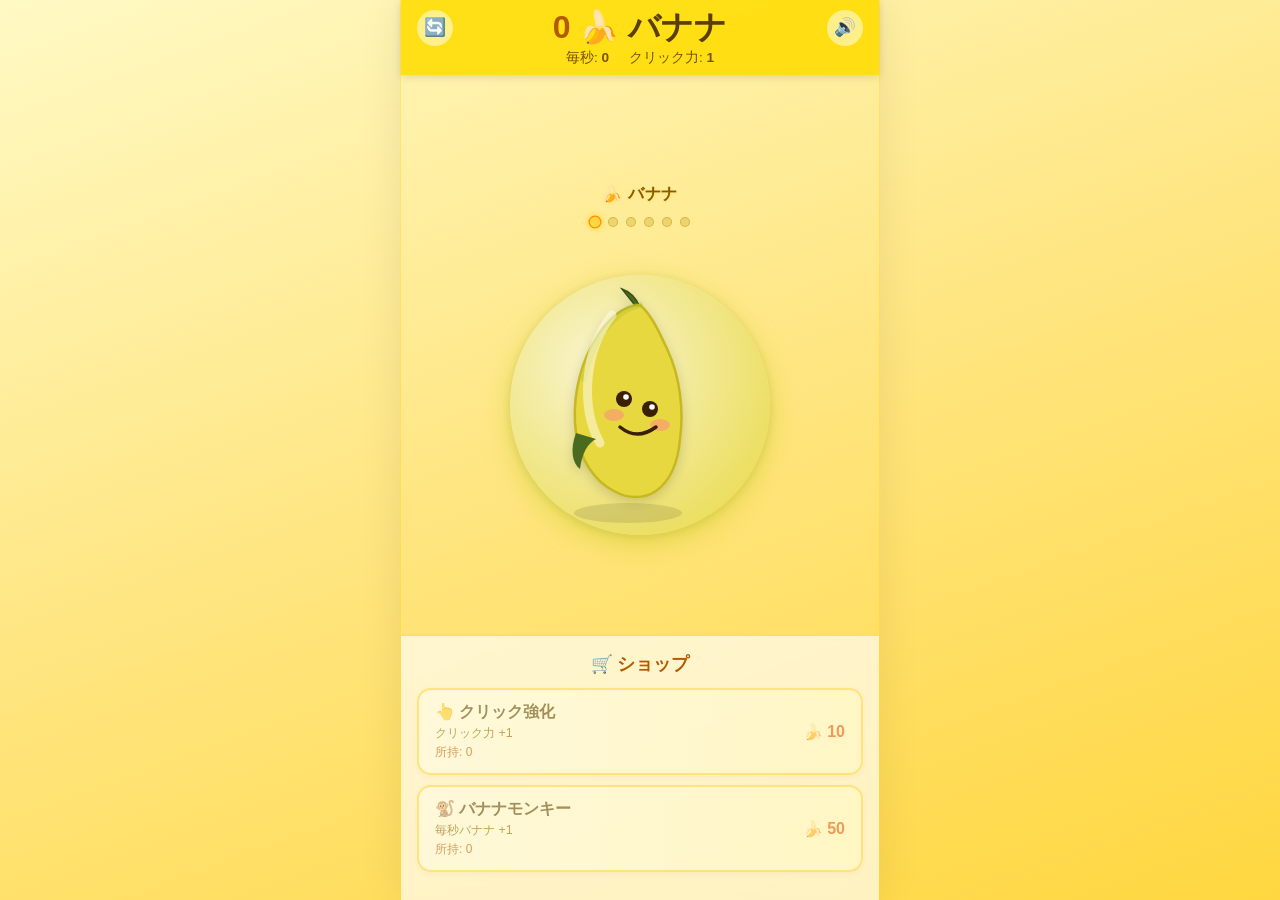
==== commit fda60702: "feat: タイトルを『Banana Touch🍌』に変更し、リセットボタンを追加" ====
--- a/banana-clicker/index.html
+++ b/banana-clicker/index.html
@@ -3,7 +3,7 @@
 <head>
   <meta charset="UTF-8" />
   <meta name="viewport" content="width=device-width, initial-scale=1.0" />
-  <title>Banana Touch 🍌</title>
+  <title>Banana Touch🍌</title>
   <link rel="stylesheet" href="style.css" />
 </head>
 <body>
@@ -12,7 +12,7 @@
     <!-- ヘッダー -->
     <header id="header">
       <div id="header-top">
-        <button id="reset-btn" aria-label="リセット" title="ゲームをリセット">🔄</button>
+        <button id="reset-btn" aria-label="リセット" title="ゲームを最初からやり直す">🔄</button>
         <div id="banana-count-wrap">
           <span id="banana-count">0</span>
           <span class="label"> 🍌 バナナ</span>
@@ -67,18 +67,6 @@
 
   </div>
 
-  <!-- リセット確認モーダル -->
-  <div id="reset-modal" role="dialog" aria-modal="true" aria-labelledby="reset-modal-title" hidden>
-    <div id="reset-modal-box">
-      <p id="reset-modal-title">🍌 ゲームをリセットしますか？</p>
-      <p id="reset-modal-sub">バナナ・アップグレードなど<br>すべてのデータが消えます</p>
-      <div id="reset-modal-btns">
-        <button id="reset-confirm-btn">リセットする</button>
-        <button id="reset-cancel-btn">キャンセル</button>
-      </div>
-    </div>
-  </div>
-
   <!-- スクリプト（順番を厳守） -->
   <script src="game.js"></script>
   <script src="ui.js"></script>
--- a/banana-clicker/style.css
+++ b/banana-clicker/style.css
@@ -43,19 +43,17 @@
 }
 
 #header-top {
-  display: grid;
-  grid-template-columns: 36px 1fr 36px;
-  align-items: center;
-  gap: 8px;
+  display: flex;
+  align-items: center;
+  justify-content: center;
+  gap: 10px;
+  position: relative;
 }
 
 #banana-count-wrap {
-  text-align: center;
   font-size: 2rem;
   font-weight: 800;
   line-height: 1.1;
-  min-width: 0;
-  overflow: hidden;
 }
 
 #banana-count { color: #b35900; }
@@ -69,10 +67,12 @@
   color: #7a5200;
 }
 
-/* ミュート・リセット共通ボタンスタイル */
-#mute-btn,
-#reset-btn {
-  flex-shrink: 0;
+/* ミュートボタン */
+#mute-btn {
+  position: absolute;
+  right: 0;
+  top: 50%;
+  transform: translateY(-50%);
   background: rgba(255,255,255,0.5);
   border: none;
   border-radius: 50%;
@@ -86,89 +86,28 @@
   transition: background 0.15s, transform 0.1s;
   padding: 0;
 }
-#mute-btn:active,
-#reset-btn:active { transform: scale(0.88); }
-
-/* リセット確認モーダル */
-#reset-modal {
-  position: fixed;
-  inset: 0;
-  background: rgba(0, 0, 0, 0.55);
-  display: flex;
-  align-items: center;
-  justify-content: center;
-  z-index: 10000;
-  animation: fadeInOverlay 0.18s ease;
-}
-#reset-modal[hidden] { display: none; }
-
-@keyframes fadeInOverlay {
-  from { opacity: 0; }
-  to   { opacity: 1; }
-}
-
-#reset-modal-box {
-  background: linear-gradient(160deg, #fffde7, #fff9c4);
-  border: 2px solid #ffd740;
-  border-radius: 20px;
-  padding: 28px 28px 22px;
-  text-align: center;
-  box-shadow: 0 8px 40px rgba(0,0,0,0.25);
-  max-width: 300px;
-  width: 88%;
-  animation: scaleInModal 0.2s cubic-bezier(0.17, 0.89, 0.32, 1.28);
-}
-
-@keyframes scaleInModal {
-  from { transform: scale(0.7); opacity: 0; }
-  to   { transform: scale(1);   opacity: 1; }
-}
-
-#reset-modal-title {
-  font-size: 1.15rem;
-  font-weight: 900;
-  color: #5a3e00;
-  margin-bottom: 8px;
-}
-
-#reset-modal-sub {
-  font-size: 0.85rem;
-  color: #8a6500;
-  line-height: 1.5;
-  margin-bottom: 20px;
-}
-
-#reset-modal-btns {
-  display: flex;
-  gap: 10px;
-  justify-content: center;
-}
-
-#reset-confirm-btn,
-#reset-cancel-btn {
-  flex: 1;
-  padding: 10px 0;
+#mute-btn:active { transform: translateY(-50%) scale(0.88); }
+
+/* リセットボタン */
+#reset-btn {
+  position: absolute;
+  left: 0;
+  top: 50%;
+  transform: translateY(-50%);
+  background: rgba(255,255,255,0.5);
   border: none;
-  border-radius: 12px;
-  font-size: 0.95rem;
-  font-weight: 700;
+  border-radius: 50%;
+  width: 36px;
+  height: 36px;
+  font-size: 1.1rem;
   cursor: pointer;
-  transition: transform 0.1s, opacity 0.1s;
-}
-#reset-confirm-btn:active,
-#reset-cancel-btn:active { transform: scale(0.95); }
-
-#reset-confirm-btn {
-  background: linear-gradient(135deg, #ef5350, #c62828);
-  color: #fff;
-  box-shadow: 0 2px 8px rgba(198,40,40,0.3);
-}
-
-#reset-cancel-btn {
-  background: rgba(255,255,255,0.8);
-  color: #5a3e00;
-  border: 1.5px solid #ffd740;
-}
+  display: flex;
+  align-items: center;
+  justify-content: center;
+  transition: background 0.15s, transform 0.1s;
+  padding: 0;
+}
+#reset-btn:active { transform: translateY(-50%) scale(0.88); }
 
 /* =====================================================
    メインエリア
